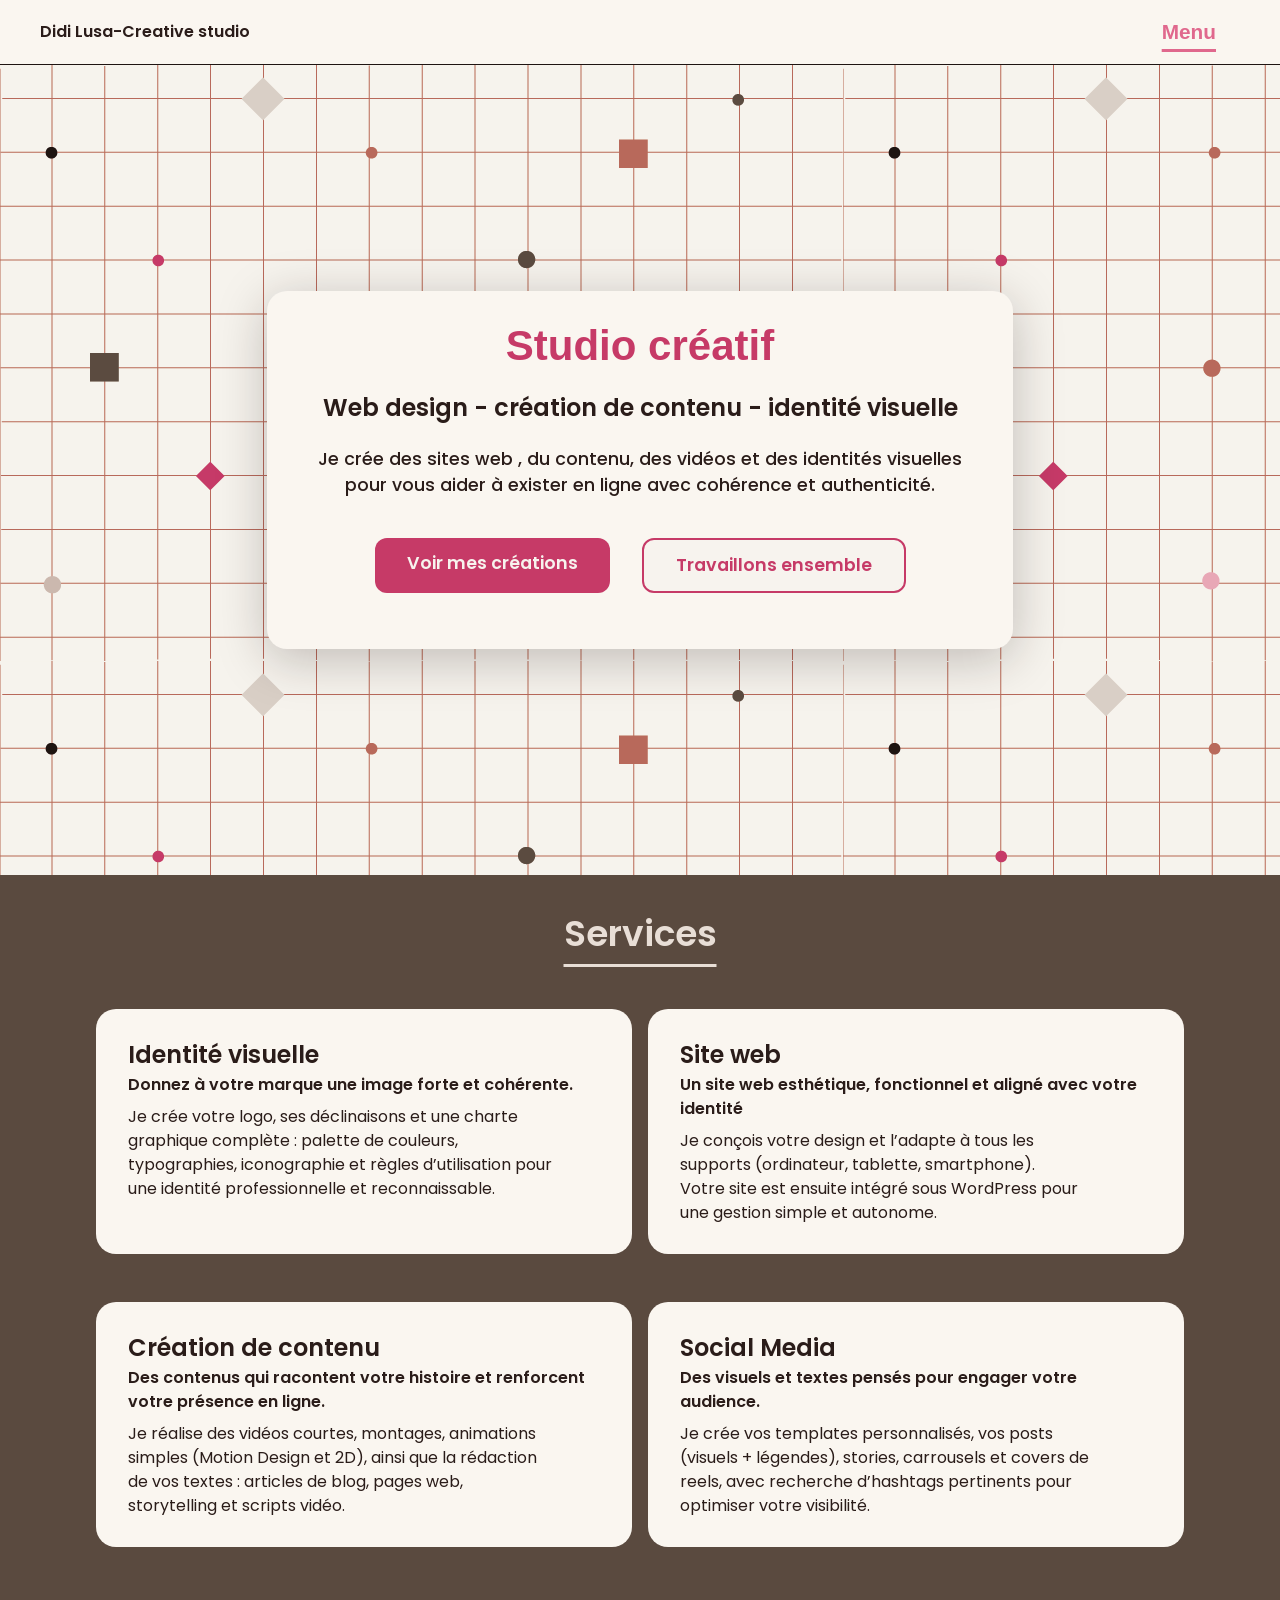
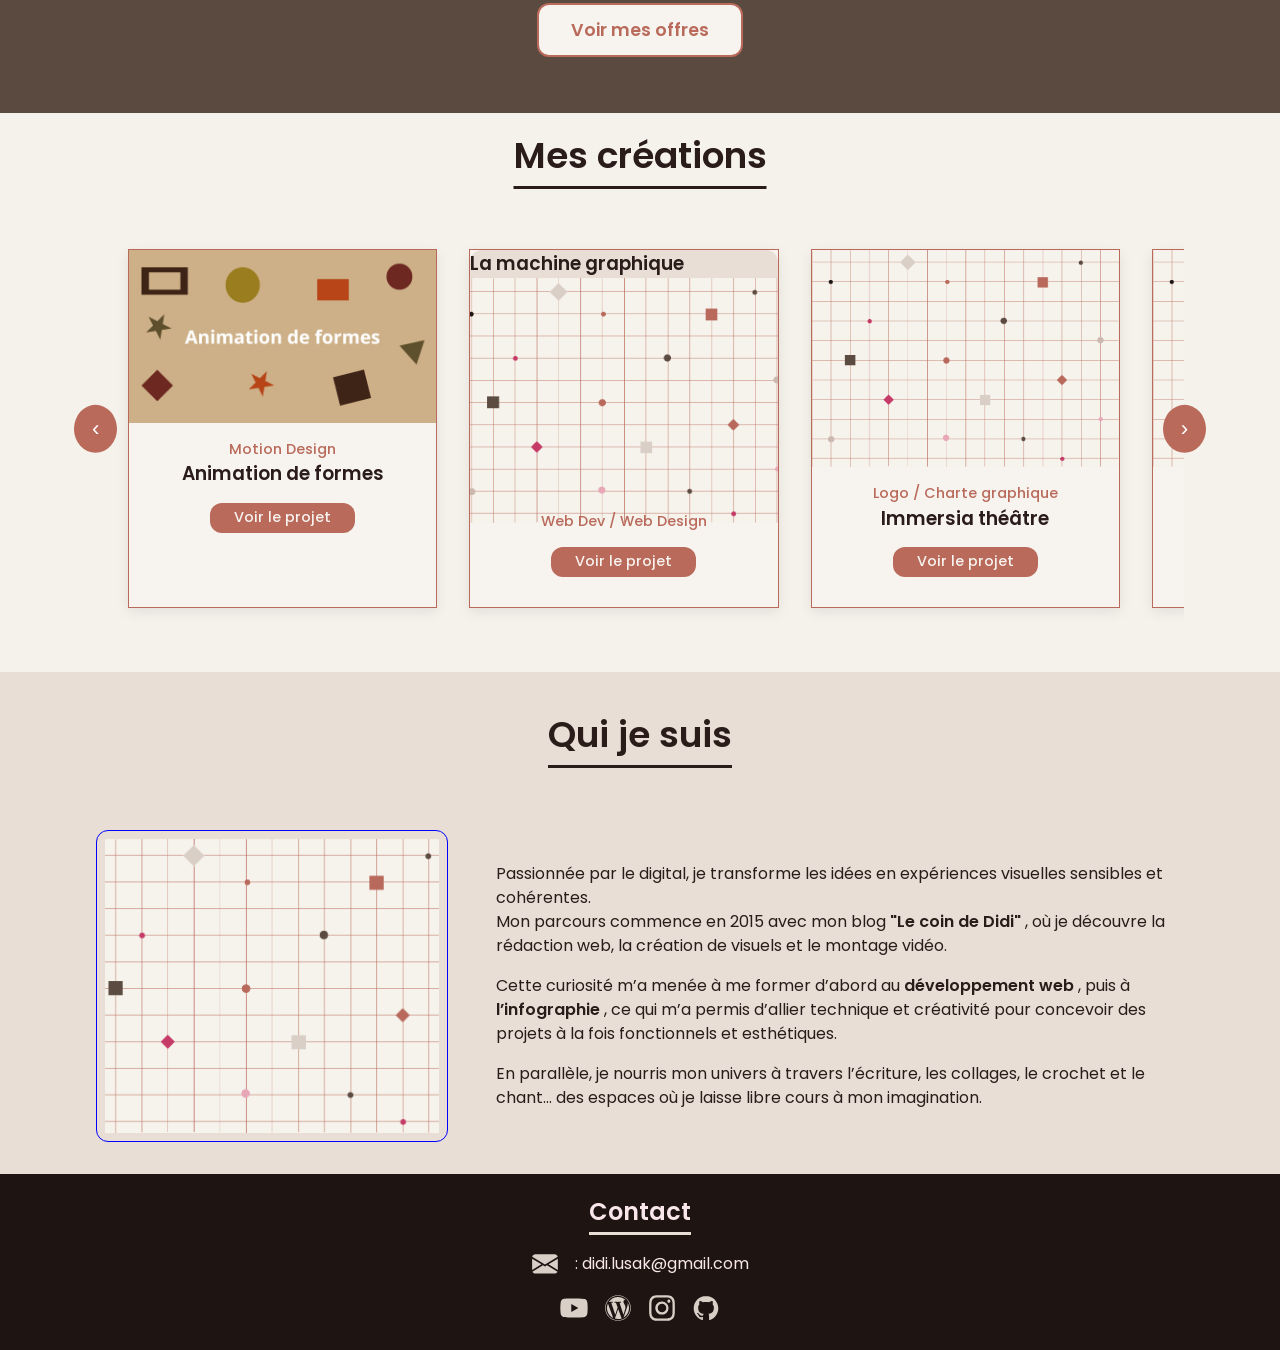
==== index.html @ 7499b812 "Modification page projet Amélioration de la structure des pages" ====
<!DOCTYPE html>
<html lang="en">

<head>
    <meta charset="UTF-8">
    <meta name="viewport" content="width=device-width, initial-scale=1.0">
    <title>Didi Lusa - creative studio</title>
    <link rel="stylesheet" href="./src/style.css">
</head>

<body>
    <header class="flex">
        <a href="./index.html" class="logo">Didi Lusa-Creative studio</a>
        <button id="menu-btn">Menu</button>
        <nav id="nav">
            <ul class="primary-nav">
                <li><a href="./index.html">Accueil</a></li>
                <li><a href="#about">A propos</a></li>
                <li><a href="portfolio.html">Mes créations</a></li>
                <li><a href="#services">Mes services</a></li>
                <li><a href="#contact">Me contacter</a></li>
            </ul>
        </nav>
    </header>
    <main>
        <section class="hero">
            <div class="hero-content">
                <h1 class="text-center">Studio créatif</h1>
                <h2 class="text-center">Web design - création de contenu - identité visuelle</h2>
                <p class="subtitle text-center">Je crée des sites web , du contenu, des
                    vidéos et des identités visuelles pour vous aider à exister en ligne
                    avec cohérence et authenticité.</p>
                <div class="block-center">
                    <a href="#portfolio" class="btn">Voir mes créations</a>
                    <a href="#contact" class="btn-cta">Travaillons ensemble</a>
                </div>
            </div>
        </section>
        <section class="services" id="services">
            <h2>Services</h2>
            <div class="services-content">
                <div class="block-services">
                    <h3>Identité visuelle</h3>
                    <h4>Donnez à votre marque une image forte et cohérente.</h4>
                    <p>Je crée votre logo, ses déclinaisons et une charte graphique complète : palette de couleurs,
                        typographies,
                        iconographie et règles d’utilisation pour une identité professionnelle et reconnaissable.</p>
                </div>
                <div class="block-services">
                    <h3>Site web</h3>
                    <h4>Un site web esthétique, fonctionnel et aligné avec votre identité</h4>
                    <p>Je conçois votre design et l’adapte à tous les supports (ordinateur, tablette, smartphone).
                        <br>Votre site est ensuite intégré sous WordPress pour une gestion simple et autonome.
                    </p>
                </div>
                <div class="block-services">
                    <h3>Création de contenu</h3>
                    <h4>Des contenus qui racontent votre histoire et renforcent votre présence en ligne.</h4>
                    <p>Je réalise des vidéos courtes, montages, animations simples (Motion Design et 2D), ainsi que la
                        rédaction
                        de vos textes : articles de blog, pages web, storytelling et scripts vidéo.</p>
                </div>
                <div class="block-services">
                    <h3>Social Media</h3>
                    <h4>Des visuels et textes pensés pour engager votre audience.</h4>
                    <p>Je crée vos templates personnalisés, vos posts (visuels + légendes), stories, carrousels et
                        covers de reels,
                        avec recherche d’hashtags pertinents pour optimiser votre visibilité.</p>
                </div>
            </div>
            <div class="block-center">
                <a href="#" class="btn-primary">Voir mes offres</a>
            </div>

        </section>
        <section class="portfolio" id="portfolio">
            <h2>Mes créations</h2>
            <div class="portfolio-carousel">
                <div class="portfolio-content flex">
                    <div class="block-portfolio">
                        <div class="img-portfolio">
                            <img src="./src/img/animation.jpg" alt="">
                        </div>
                        <div class="block-portfolio-txt">
                            <p>Motion Design</p>
                            <h3>Animation de formes</h3>
                            <a href="./animation.html">Voir le projet</a>
                        </div>
                    </div>
                    <div class="block-portfolio">
                        <!-- <h3 class="h3_center">La machine graphique</h3> -->
                        <div class="img-portfolio">
                            <h3>La machine graphique</h3>
                            <img src="./src/img/bckgHero.png" alt="">
                        </div>
                        <div class="block-portfolio-txt">
                            <p>Web Dev / Web Design</p>
                            <a href="./machine_graphique.html">Voir le projet</a>
                        </div>
                    </div>
                    <div class="block-portfolio">
                        <div class="img-portfolio">
                            <img src="./src/img/bckgHero.png" alt="">
                        </div>
                        <div class="block-portfolio-txt">
                            <p>Logo / Charte graphique</p>
                            <h3>Immersia théâtre</h3>
                            <a href="#">Voir le projet</a>
                        </div>
                    </div>
                    <div class="block-portfolio">
                        <div class="img-portfolio">
                            <img src="./src/img/bckgHero.png" alt="">
                        </div>
                        <div class="block-portfolio-txt">
                            <p>Web Design</p>
                            <h3>Immersia théâtre</h3>
                            <a href="#">Voir le projet</a>
                        </div>
                    </div>
                </div>
                <button class="prev">‹</button>
                <button class="next">›</button>

            </div>
        </section>
        <section class="about" id="about">
            <h2>Qui je suis </h2>
            <div class="about-content">
                <div class="about-img">
                    <img src="./src/img/bckgHero.png" alt="">
                </div>
                <div class="about-txt">
                    <p>Passionnée par le digital, je transforme les idées en expériences visuelles sensibles et
                        cohérentes. <br>
                        Mon parcours commence en 2015 avec mon blog <strong>"Le coin de Didi"</strong> , où je découvre
                        la rédaction web, la création de visuels et le montage vidéo.
                    </p>
                    <p>Cette curiosité m’a menée à me former d’abord au <strong>développement web</strong> , puis à
                        <strong>l’infographie</strong>
                        , ce qui m’a permis d’allier technique et créativité pour concevoir des projets
                        à la fois fonctionnels et esthétiques.
                    </p>
                    <p> En parallèle, je nourris mon univers à travers l’écriture, les collages, le crochet et le chant…
                        des espaces où je laisse libre cours à mon imagination.</p>
                </div>

            </div>

        </section>
    </main>
    <footer id="contact">
        <h3>Contact</h3>
        <div class="footer-contact">
            <img src="./src/img/mail.svg" alt="" class="footer-icon">
            <p>: didi.lusak@gmail.com</p>
        </div>
        <div class="footer-contact">
            <a href="https://www.youtube.com/@Didislaraconte"><img src="./src/img/youtube.svg" alt=""
                    class="footer-icon"></a>
            <a href="https://didislaraconte.wordpress.com/"><img src="./src/img/wordpress.svg" alt=""
                    class="footer-icon"></a>
            <a href="https://www.instagram.com/didi_lusa/"><img src="./src/img/instagram.svg" alt=""
                    class="footer-icon"></a>
            <a href="https://github.com/didilusaStudio"><img src="./src/img/github.svg" alt="" class="footer-icon"></a>
        </div>

    </footer>
    <script src="./src/minimal.js"></script>
</body>

</html>
---- src/style.css ----
@font-face {
  font-family: "Montserrat";
  src: url("./fonts/Montserrat-VariableFont_wght.ttf") format("truetype");
  font-weight: 100 900;
  font-style: normal;
}

@font-face {
  font-family: "Montserrat";
  src: url("./fonts/Montserrat-Italic-VariableFont_wght.ttf") format("truetype");
  font-weight: 100 900;
  font-style: italic;
}

@font-face {
  font-family: "Mochiy One";
  src: url("./fonts/MochiyPopOne-Regular.ttf") format("truetype");
  font-weight: normal;
  font-style: normal;
}

@font-face {
  font-family: "Poppins";
  src: url("./fonts/poppins/Poppins-Light.ttf") format("truetype");
  font-weight: 300;
  font-style: normal;
}

@font-face {
  font-family: "Poppins";
  src: url("./fonts/poppins/Poppins-Regular.ttf") format("truetype");
  font-weight: 400;
  font-style: normal;
}

@font-face {
  font-family: "Poppins";
  src: url("./fonts/poppins/Poppins-Medium.ttf") format("truetype");
  font-weight: 500;
  font-style: normal;
}

@font-face {
  font-family: "Poppins";
  src: url("./fonts/poppins/Poppins-SemiBold.ttf") format("truetype");
  font-weight: 600;
  font-style: normal;
}

* {
  margin: 0;
  padding: 0;
  box-sizing: border-box;
}

html {
  scroll-behavior: smooth;
}

img,
picture {
  max-width: 100%;
  display: block;
  height: auto;
}

body {
  text-rendering: optimizeSpeed;
  overflow-x: hidden;
  font-family: 'Poppins', sans-serif;
  font-weight: 400;
  background: #F5F1EB;
  color: #2a1c19;
  line-height: 1.5;
  text-rendering: optimizeSpeed;
  display: flex;
  flex-direction: column;
  min-height: 100svh;
  margin: 0;
}

main {
  width: auto;
  flex: 1;
}

.brun {
  background-color: #5a4a3f;
}

.beige {
  background-color: #E8DED6;
}

.flex {
  display: flex;
}

.grid {
  display: grid;
}

.text-center,
.block-center {
  text-align: center;
  display: flex;
  justify-content: center;
}

.block-center {
  gap: 2em;
  margin: 0.5em 0 1.5em;

}

a {
  text-decoration: none;
  font-weight: 600;
  color: #2a1c19;
}

.btn {
  display: inline-block;
  background-color: #c63a67;
  color: #F7F3EE;
  padding: clamp(6px, 1.5vw, 12px) clamp(18px, 4vw, 32px);
  border: none;
  border-radius: 12px;
  font-weight: 600;
  text-decoration: none;
  font-size: clamp(0.9rem, 2.5vw, 1.1rem);
  transition: transform .2s ease;

}

.btn-cta {
  display: inline-block;
  background-color: #F7F3EE;
  color: #c63a67;
  padding: clamp(6px, 1.5vw, 12px) clamp(18px, 4vw, 32px);
  border: 2px solid #c63a67;
  border-radius: 12px;
  font-weight: 600;
  text-decoration: none;
  font-size: clamp(0.9rem, 2.5vw, 1.1rem);
  transition: transform .2s ease;

}

.btn-primary {
  display: inline-block;
  background-color: #F7F3EE;
  color: #b96a5b;
  padding: clamp(6px, 1.5vw, 12px) clamp(18px, 4vw, 32px);
  border: 2px solid #b96a5b;
  border-radius: 12px;
  font-weight: 600;
  text-decoration: none;
  font-size: clamp(0.9rem, 2.5vw, 1.1rem);
  transition: transform .2s ease;

}

.btn-primary:hover {
  transform: translateY(-2px);
}

/* Hover élégant */
.btn:hover,
.btn-cta:hover {
  transform: translateY(-2px);
  box-shadow: 0 8px 20px rgba(198, 58, 103, 0.25);
}

h1 {
  font-family: 'Mochiy One';
  color: #c63a67;
  font-size: clamp(28px, 6vw, 42px);
}

h2,
h3,
h4 {
  font-family: 'Poppins', sans-serif;
  font-weight: 600;
}

/*------------------HEADER--------------------*/
header {
  width: 100%;
  padding: 20px 40px;
  justify-content: space-between;
  background-color: #FAF6F0;
  border-bottom: 1px solid #1e1412;
}

.logo {
  text-decoration: none;
  font-weight: 600;
}

#menu-btn {
  background: none;
  border: none;
  font-size: 1.3rem;
  font-weight: 600;
  color: #E0688D;
  text-decoration: 3px #E0688D solid underline;
  text-underline-offset: 0.5em;
  cursor: pointer;
  right: 5%;
  position: fixed;
  z-index: 9999;

}

nav {
  position: fixed;
  height: 100svh;
  inset: 0 0 0 30%;
  background-color: #FAF6F0;
  z-index: 1000;
  transform: translateX(100%);
  transition: transform 350ms ease-in;
}

nav.open {
  transform: translateX(0%);
}

.primary-nav {
  display: flex;
  flex-direction: column;
  gap: 2em;
  align-items: center;
  width: 100%;
  padding: 5em 0;
}

.primary-nav li {
  list-style: none;
}

.primary-nav a {
  text-decoration: none;
  color: #000;
  font-size: 1.5rem;
}

.header-logo {
  width: 250px;
}

/*------------------LE FOOTER-----------------*/
footer {
  width: 100%;
  padding: 20px;
  display: flex;
  flex-direction: column;
  align-items: center;
  background-color: #1e1412;
  color: #f8e6ea;
}

footer h2,
footer h3 {
  color: #f8e6ea;
}

footer h3 {
  font-size: clamp(20px, 6vw, 24px);
  ;
  text-decoration: 3px #e8ded6 solid underline;
  text-underline-offset: 0.5em;
  margin: 0 0 0.5em;
}

.footer-contact {
  width: 100%;
  display: flex;
  justify-content: center;
  align-items: center;
  gap: 1em;
  margin: 0.5em 0;
}

.footer-icon {
  width: 28px;
  height: 28px;
  color: #E8DED6;
}

/*---------------------LA SECTION HERO-----------------*/
.hero {
  width: 100%;
  display: flex;
  flex-direction: column;
  justify-content: center;
  align-items: center;
  padding: 80px 120px;
  min-height: 90svh;
  background-image: url(./img/bckgHero.png);
  background-repeat: repeat;
}

.hero-content {
  padding: 2em 3em;
  background-color: #FAF6F0;
  border-radius: 20px;
  box-shadow: 0 10px 50px rgba(30, 20, 18, 0.25);
}

.hero-content h1 {
  font-family: 'Mochiy One', sans-serif;
  font-size: clamp(28px, 6vw, 42px);
  line-height: 1.1;
  margin: 0 0 20px;
}

.subtitle {
  font-size: 1.1rem;
  font-weight: 500;
  margin: 20px 0 40px;
  max-width: 650px;
}

/*----------------------SECTION SERVICES---------------------*/
.services {
  border-top: #1e1412;
  width: 100%;
  display: flex;
  flex-direction: column;
  justify-content: center;
  align-items: center;
  background-color: #5a4a3f;
  padding: 2em 0;
}

.services h2 {
  color: #e8ded6;
  font-size: 36px;
  text-decoration: 3px #e8ded6 solid underline;
  text-underline-offset: 0.5em;

}

.services-content {
  width: 90%;
  padding: 2em;
  display: grid;
  gap: 1em;
  grid-template-columns: repeat(2, 1fr);
}

.block-services {
  background-color: #FAF6F0;
  margin: 1em 0;
  padding: 1em 2em;
  border-radius: 20px;
}

.block-services h3 {
  margin: 0.5em 0 0;
  font-size: clamp(16px, 6vw, 24px);
}

.block-services p {
  width: 90%;
  margin: 0.5em 0 0.8em;
}

/*----------------------SECTION PORTFOLIO---------------------*/
.portfolio {
  width: 100%;
  margin: 1em 0;
  display: flex;
  flex-direction: column;
  justify-content: center;
  align-items: center;
}

.portfolio h2 {
  font-size: clamp(24px, 6vw, 36px);
  text-decoration: 3px #2a1c19 solid underline;
  text-underline-offset: 0.5em;
  margin-bottom: 0.5em;
}

.portfolio-carousel {
  width: 90%;
  overflow: hidden;
  padding: 2em;
  position: relative;
}

.portfolio-content {
  width: 100%;
  gap: 2em;
  scroll-behavior: smooth;
  overflow-x: auto;
  padding: 1em 2em;
}

.portfolio-content::-webkit-scrollbar {
  display: none;
}

.block-portfolio {
  display: flex;
  flex-direction: column;
  align-items: center;
  min-width: calc(33.333% - 2em);
  /* 3 cartes visibles */
  background: #F7F3EE;
  border: 1px solid #b96a5b;
  box-shadow: 0 4px 12px rgba(0, 0, 0, 0.08);
  transition: transform .3s ease, box-shadow .3s ease;
}

.block-portfolio:hover {
  transform: translateY(-4px);
  box-shadow: 0 8px 20px rgba(0, 0, 0, 0.12);
}

.block-portfolio-txt {
  margin: 1em 0;
  text-align: center;
}

.block-portfolio p {
  color: #b96a5b;
  font-weight: 500;
  font-size: 0.9rem;
  /* margin-bottom: 1em; */
}

.block-portfolio a {
  display: inline-block;
  background-color: #b96a5b;
  color: #F7F3EE;
  padding: 4px 24px;
  border-radius: 12px;
  font-weight: 500;
  font-size: 0.9rem;
  margin: 1em 0;
}


.img-portfolio {
  width: fit-content;
  background: #E8DED6;
  border-radius: 12px;
}

.img-portfolio img {
  width: 100%;
  height: 100%;
  object-fit: cover;
}

/*----LES FLECHES DU CAROUSSEL-----*/
.prev,
.next {
  position: absolute;
  top: 50%;
  transform: translateY(-50%);
  background: #b96a5b;
  color: white;
  border: none;
  padding: .5em .8em;
  border-radius: 50%;
  cursor: pointer;
  font-size: 1.4rem;
}

.prev {
  left: 10px;
}

.next {
  right: 10px;
}

/*-----------------------SECTION ABOUT ---------------------------*/
.about {
  width: 100%;
  display: flex;
  flex-direction: column;
  justify-content: center;
  align-items: center;
  background-color: #e8ded6;
}

.about h2 {
  font-size: clamp(24px, 6vw, 36px);
  text-decoration: 3px #2a1c19 solid underline;
  text-underline-offset: 0.5em;
  margin: 1em 0;
}

.about-content {
  width: 90%;
  padding: 2em;
  display: grid;
  gap: 2em;
  grid-template-columns: 1fr 2fr;
}

.about-img {
  /* width: fit-content; */
  width: 100%;
  background: #E8DED6;
  padding: 0.5em;
  border-radius: 12px;
  border: 1px solid blue;
}

.about-img img {
  width: 100%;
  height: 100%;
  object-fit: cover;
}

.about-txt {
  padding: 1em;
}

.about-txt p {
  margin: 1em auto;
}

/*------------------------PAGE PROJET---------------*/
.section-projet {
  width: 75%;
  margin: 0 auto;
  padding: 1.5em 2em;
  background-color: #ffffff;
}

.section-projet h1 {
  margin: 0.5em 0;
}
.section-projet p{
  margin: 0.5em 0;
}

.brand-name {
  color: #b96a5b;
  font-weight: 600;
}

.details {
  color: #b96a5b;
  font-style: italic;
}


/*--------------IMAGES GRID-------*/
.grid-images {
  width: 100%;
  padding: 0.5em;
  display: grid;
  gap: 1.5em;
  grid-template-columns: 1fr 1fr;
  grid-template-rows: auto auto;
}

/* Image du haut = occupe toute la largeur */
.grid-images .img3 {
  width: 100%;
  grid-column: 1 / 3;
}

.img-projet {
  width: fit-content;
  background: #E8DED6;
  padding: 0.5em;
  border-radius: 12px;
}

.img-projet img {
  width: 100%;
  border-radius: 12px;
  max-height: 450px;
  object-fit: cover;
}

/*-------------Videos projet------------*/
.block-video {
  width: 70%;
  margin: 1.5em auto;
  background: #E8DED6;
}

.block-video video {
  width: 100%;
  border-radius: 12px;
}

.video-projet {
  margin: 1em 0;
  padding: 1em;
  display: flex;
  justify-content: space-between;
  align-items: center;
  background-color: #F7F3EE;
  border-right: 1px solid #E8DED6;
  border-left: 1px solid #E8DED6;
}

.video-projet p {
  width: 50%;
}

.video-projet video {
  width: 40%;
}


@media (max-width: 1000px) {

  .portfolio-carousel,
  .projets {
    width: 90%;
  }

  .block-portfolio {
    min-width: calc(50% - 1.5em);
  }

  .footer {
    padding: 20px;
  }

  .txt-projets {
    width: 80%;

  }

  /*------------------------SECTION ABOUT-----------------------*/
  .about-content {
    grid-template-columns: 1fr;
    /* 1 colonne */
    padding: 1.5em;
  }

  .about-img {
    width: 100%;
    max-width: 350px;
    margin: 0 auto;
  }


  .about-txt {
    padding: 0.5em;
  }

  /*----------------------PAGE PROJETS---------------------*/
  .img-projet-logo img {
    max-height: 250px;

  }

  .img-projet img {
    max-height: 300px;
  }

}

@media (max-width: 768px) {

  #menu-btn {
    font-size: 1.2rem;
  }

  .hero {
    padding: 1em;
  }

  .hero-content {
    width: 90%;
    padding: 1em;
  }

  .hero-content h1 {
    font-size: 36px;
  }

  .subtitle {
    font-size: 18px;
    margin: 20px 0 32px;
    width: 100%;

  }

  .btn {
    width: auto;
    text-align: center;
  }

  /*---------- SERVICES-------*/
  .services-content {
    width: 90%;
    gap: 1.5em;
    grid-template-columns: 1fr;

  }

  /*--------PORTFOLIO----------*/
  .block-portfolio {
    min-width: 100%;
  }

  /*----------------------SECTION ABOUT---------------------*/
  .about-content {
    width: 90%;
    padding: 1em;
  }

  .about-txt p {
    font-size: clamp(0.9rem, 3.5vw, 1rem);
    line-height: 1.5;
  }

  /*-------------PAGE PROJETS-----------*/
  .txt-projet {
    width: 100%;
  }

  .grid-images {
    grid-template-columns: 1fr;
  }

  .grid-images .img3 {
    grid-column: 1;
  }


  .img-projet-logo img {
    max-height: 150px;

  }

  .img-projet img {
    max-height: 330px;
  }

  .video-projet {
    flex-direction: column;
    gap: 2em;
  }

  .video-projet p,
  .video-projet video {
    width: 100%;
  }




}
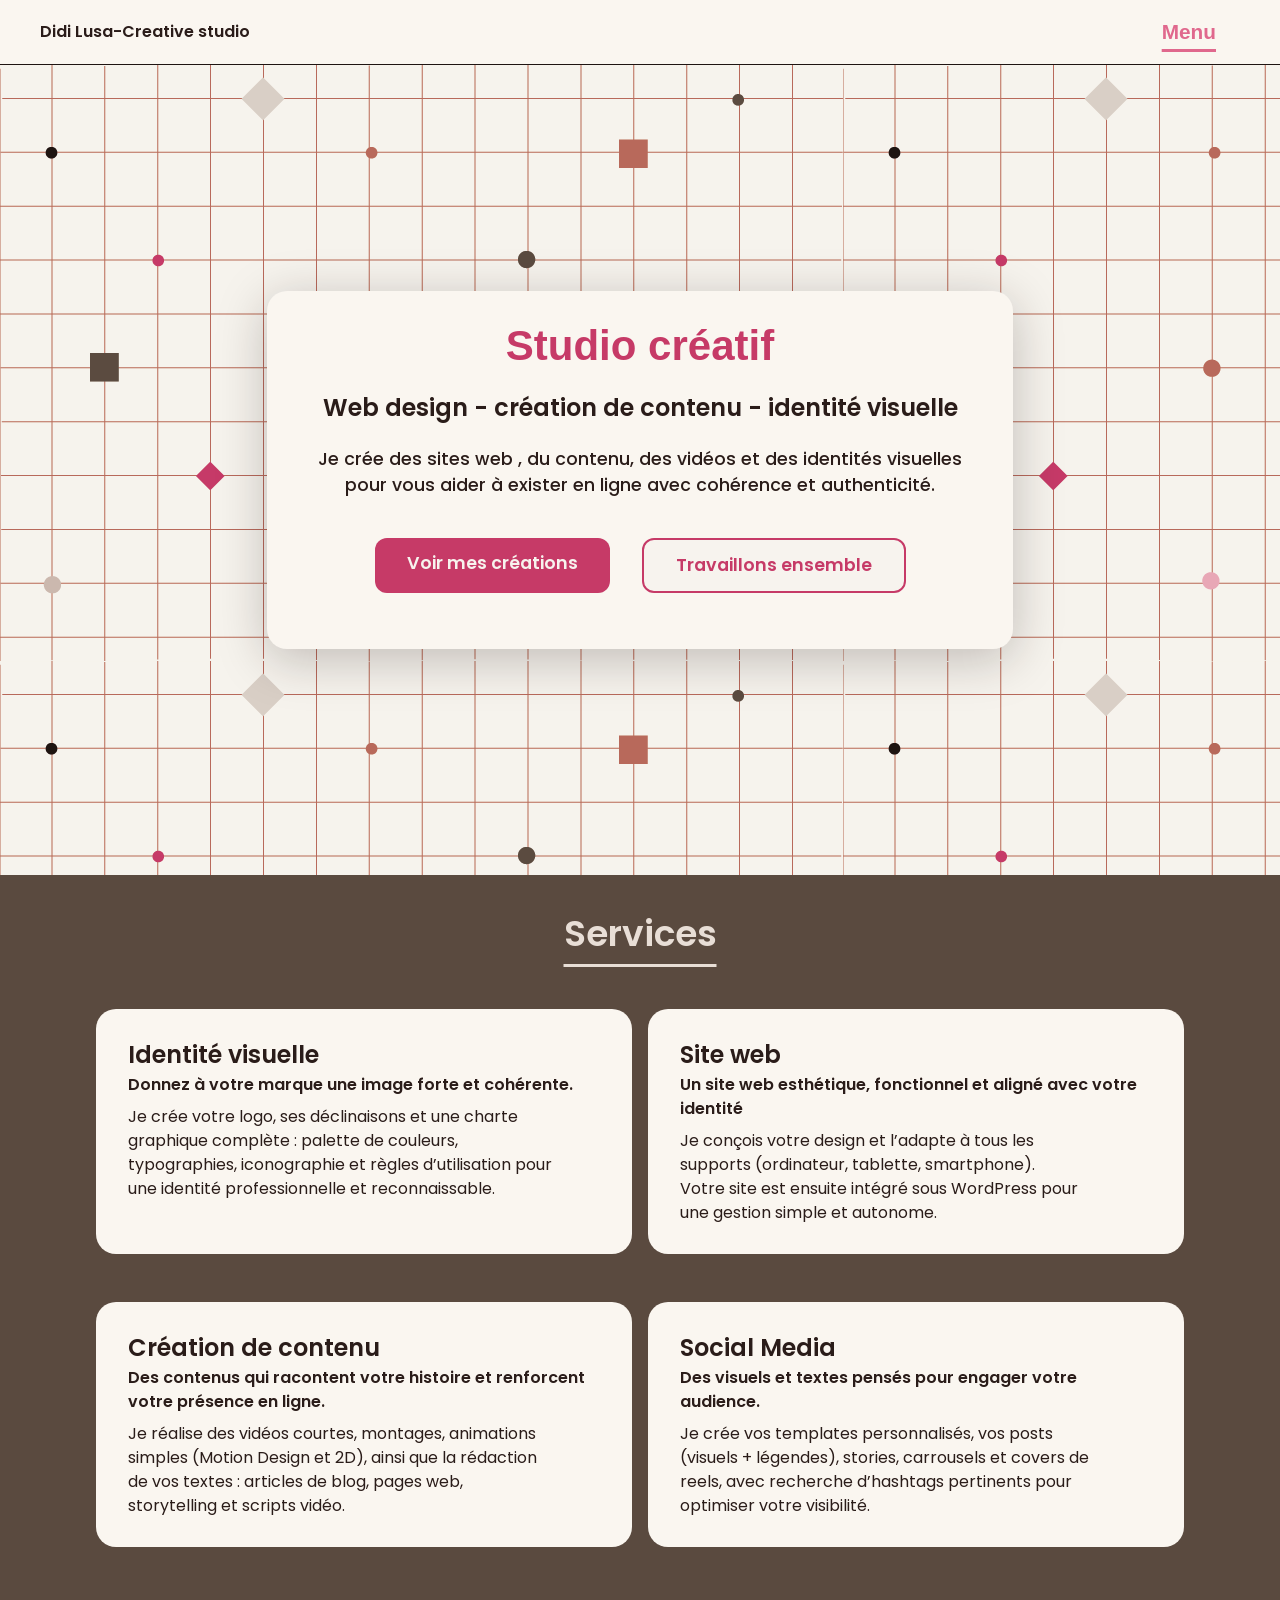
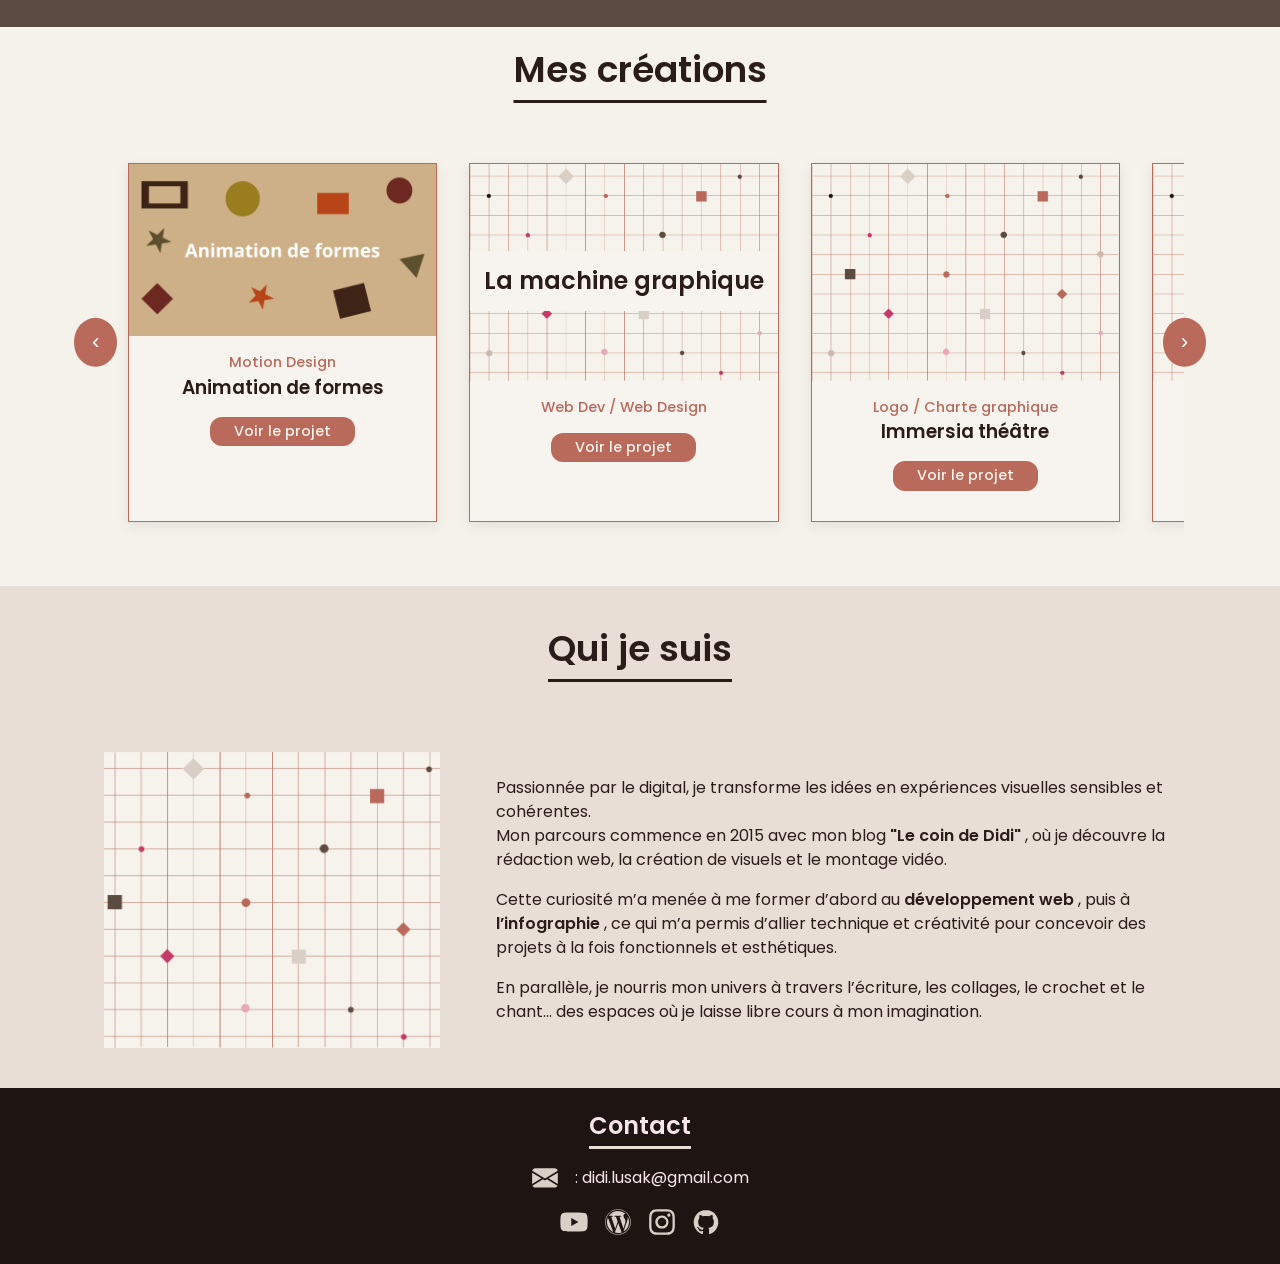
==== commit 8b928bcc: "Update index.html" ====
--- a/index.html
+++ b/index.html
@@ -68,10 +68,6 @@
                         avec recherche d’hashtags pertinents pour optimiser votre visibilité.</p>
                 </div>
             </div>
-            <div class="block-center">
-                <a href="#" class="btn-primary">Voir mes offres</a>
-            </div>
-
         </section>
         <section class="portfolio" id="portfolio">
             <h2>Mes créations</h2>
--- a/src/style.css
+++ b/src/style.css
@@ -149,8 +149,8 @@
 
 .btn-primary {
   display: inline-block;
-  background-color: #F7F3EE;
-  color: #b96a5b;
+  background-color: #b96a5b;
+  color: #F7F3EE;
   padding: clamp(6px, 1.5vw, 12px) clamp(18px, 4vw, 32px);
   border: 2px solid #b96a5b;
   border-radius: 12px;
@@ -444,12 +444,25 @@
   font-size: 0.9rem;
   margin: 1em 0;
 }
-
+.block-portfolio .h3_center{
+  position: absolute;
+  top: 30%;
+}
 
 .img-portfolio {
   width: fit-content;
   background: #E8DED6;
   border-radius: 12px;
+  position: relative;
+}
+.img-portfolio h3{
+  position: absolute;
+  font-size: 1.5rem;
+  padding: 0.5em 0;
+  text-align: center;
+  width: 100%;
+  top:40%;
+  background-color: #F7F3EE;
 }
 
 .img-portfolio img {
@@ -512,7 +525,6 @@
   background: #E8DED6;
   padding: 0.5em;
   border-radius: 12px;
-  border: 1px solid blue;
 }
 
 .about-img img {
@@ -554,7 +566,6 @@
   font-style: italic;
 }
 
-
 /*--------------IMAGES GRID-------*/
 .grid-images {
   width: 100%;
@@ -587,33 +598,12 @@
 
 /*-------------Videos projet------------*/
 .block-video {
-  width: 70%;
   margin: 1.5em auto;
-  background: #E8DED6;
-}
-
+  padding: 1em;
+}
 .block-video video {
   width: 100%;
   border-radius: 12px;
-}
-
-.video-projet {
-  margin: 1em 0;
-  padding: 1em;
-  display: flex;
-  justify-content: space-between;
-  align-items: center;
-  background-color: #F7F3EE;
-  border-right: 1px solid #E8DED6;
-  border-left: 1px solid #E8DED6;
-}
-
-.video-projet p {
-  width: 50%;
-}
-
-.video-projet video {
-  width: 40%;
 }
 
 
@@ -710,7 +700,9 @@
   .block-portfolio {
     min-width: 100%;
   }
-
+  .img-portfolio h3{
+  font-size: 1.2rem;
+}
   /*----------------------SECTION ABOUT---------------------*/
   .about-content {
     width: 90%;
@@ -723,6 +715,10 @@
   }
 
   /*-------------PAGE PROJETS-----------*/
+  .section-projet {
+    width: 90%;
+    padding: 2em 1em;
+  }
   .txt-projet {
     width: 100%;
   }
@@ -745,15 +741,7 @@
     max-height: 330px;
   }
 
-  .video-projet {
-    flex-direction: column;
-    gap: 2em;
-  }
-
-  .video-projet p,
-  .video-projet video {
-    width: 100%;
-  }
+  
 
 
 
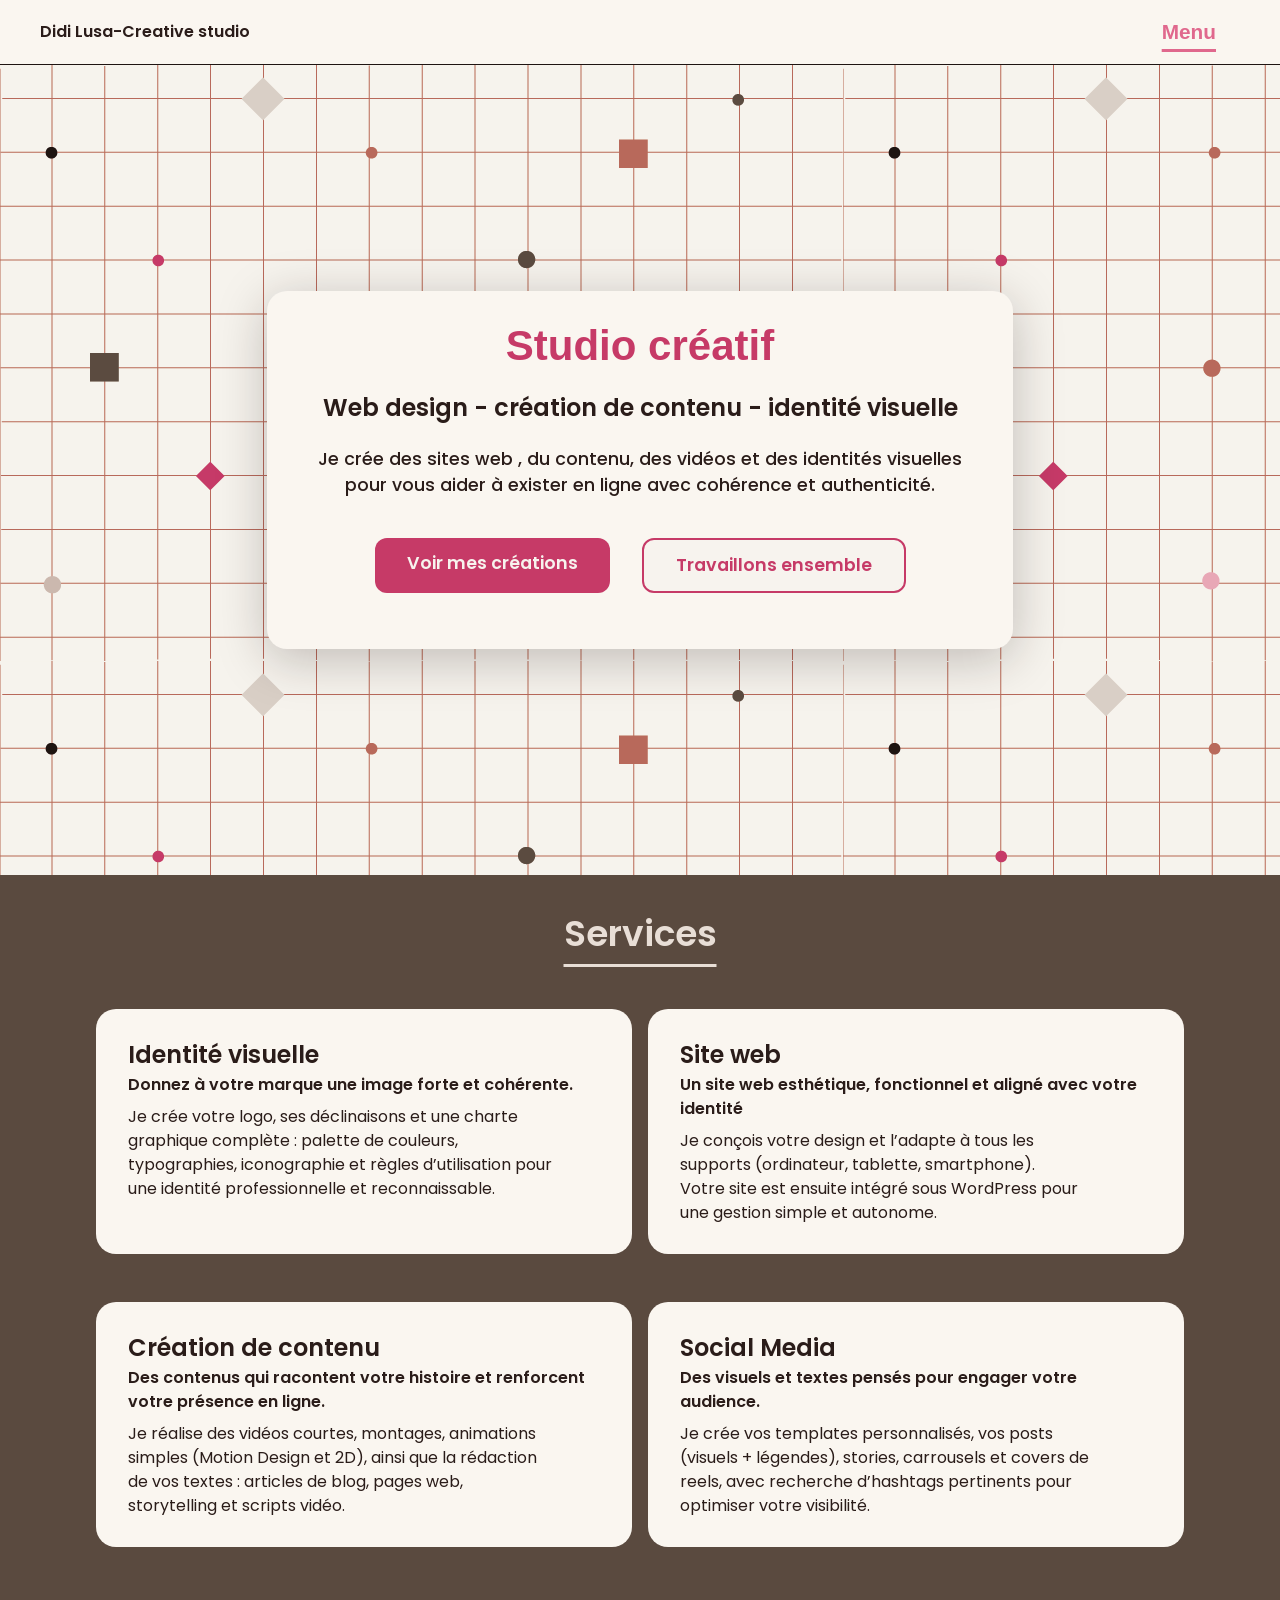
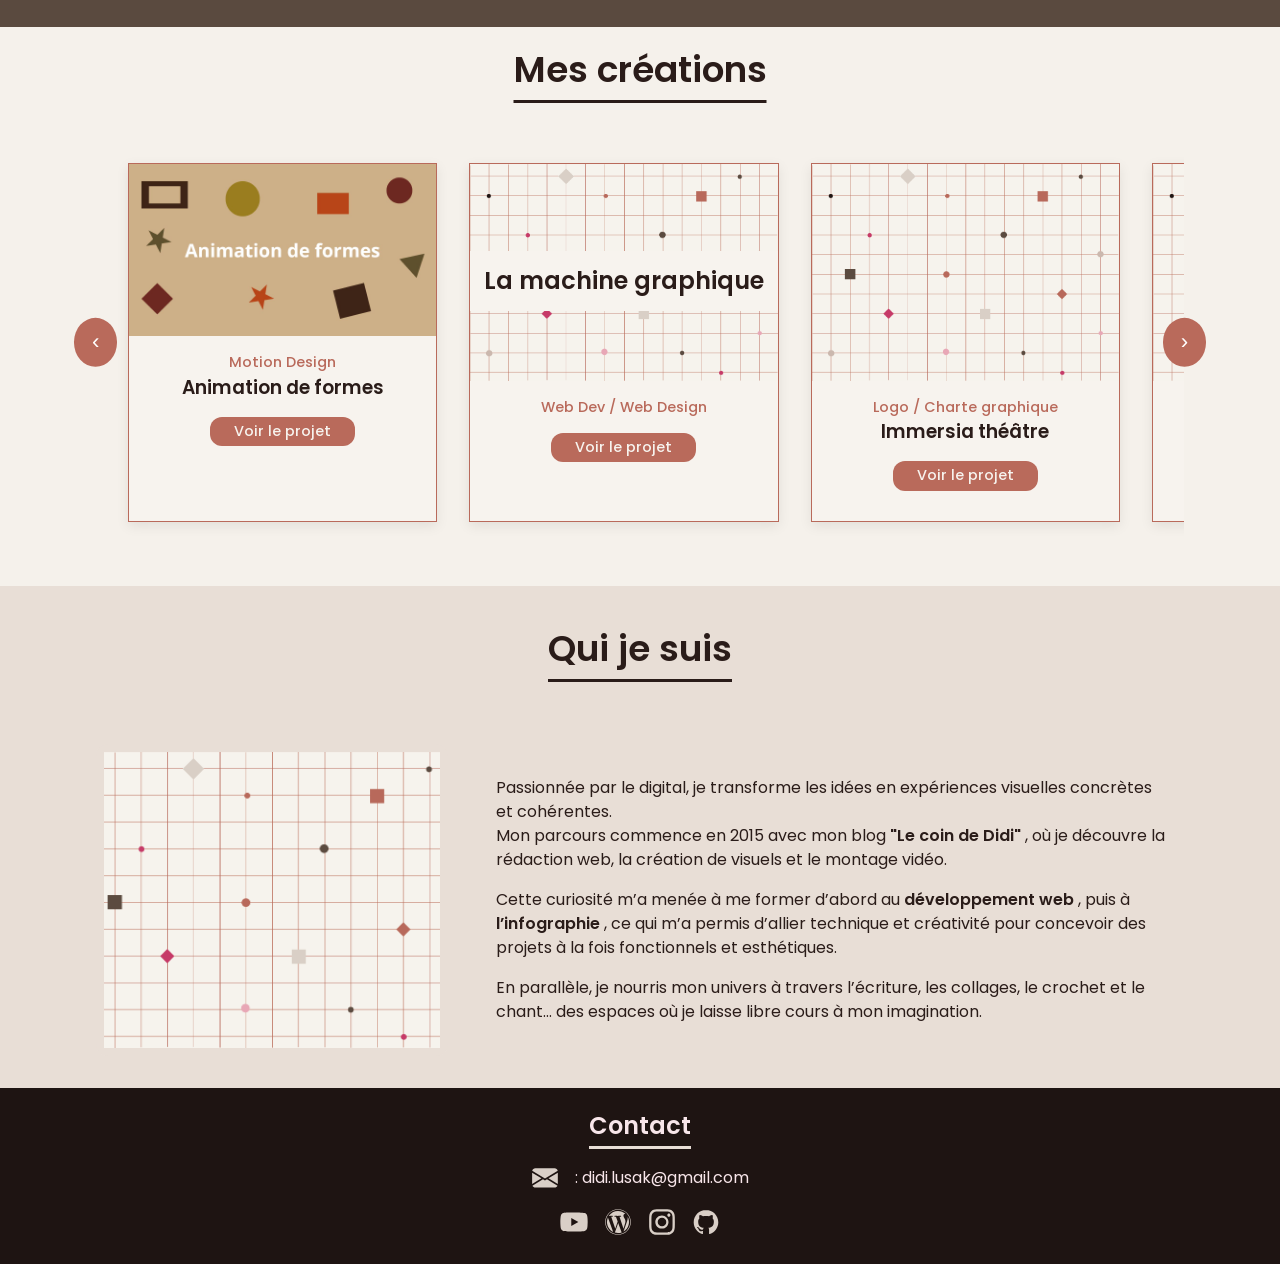
==== commit 724d32b6: "Modification tone of voice" ====
--- a/index.html
+++ b/index.html
@@ -127,9 +127,9 @@
                     <img src="./src/img/bckgHero.png" alt="">
                 </div>
                 <div class="about-txt">
-                    <p>Passionnée par le digital, je transforme les idées en expériences visuelles sensibles et
+                    <p>Passionnée par le digital, je transforme les idées en expériences visuelles concrètes et
                         cohérentes. <br>
-                        Mon parcours commence en 2015 avec mon blog <strong>"Le coin de Didi"</strong> , où je découvre
+                        Mon parcours commence en 2015 avec mon blog <a href="https://lecoindedidi.wordpress.com/"><strong>"Le coin de Didi"</strong> </a> , où je découvre
                         la rédaction web, la création de visuels et le montage vidéo.
                     </p>
                     <p>Cette curiosité m’a menée à me former d’abord au <strong>développement web</strong> , puis à
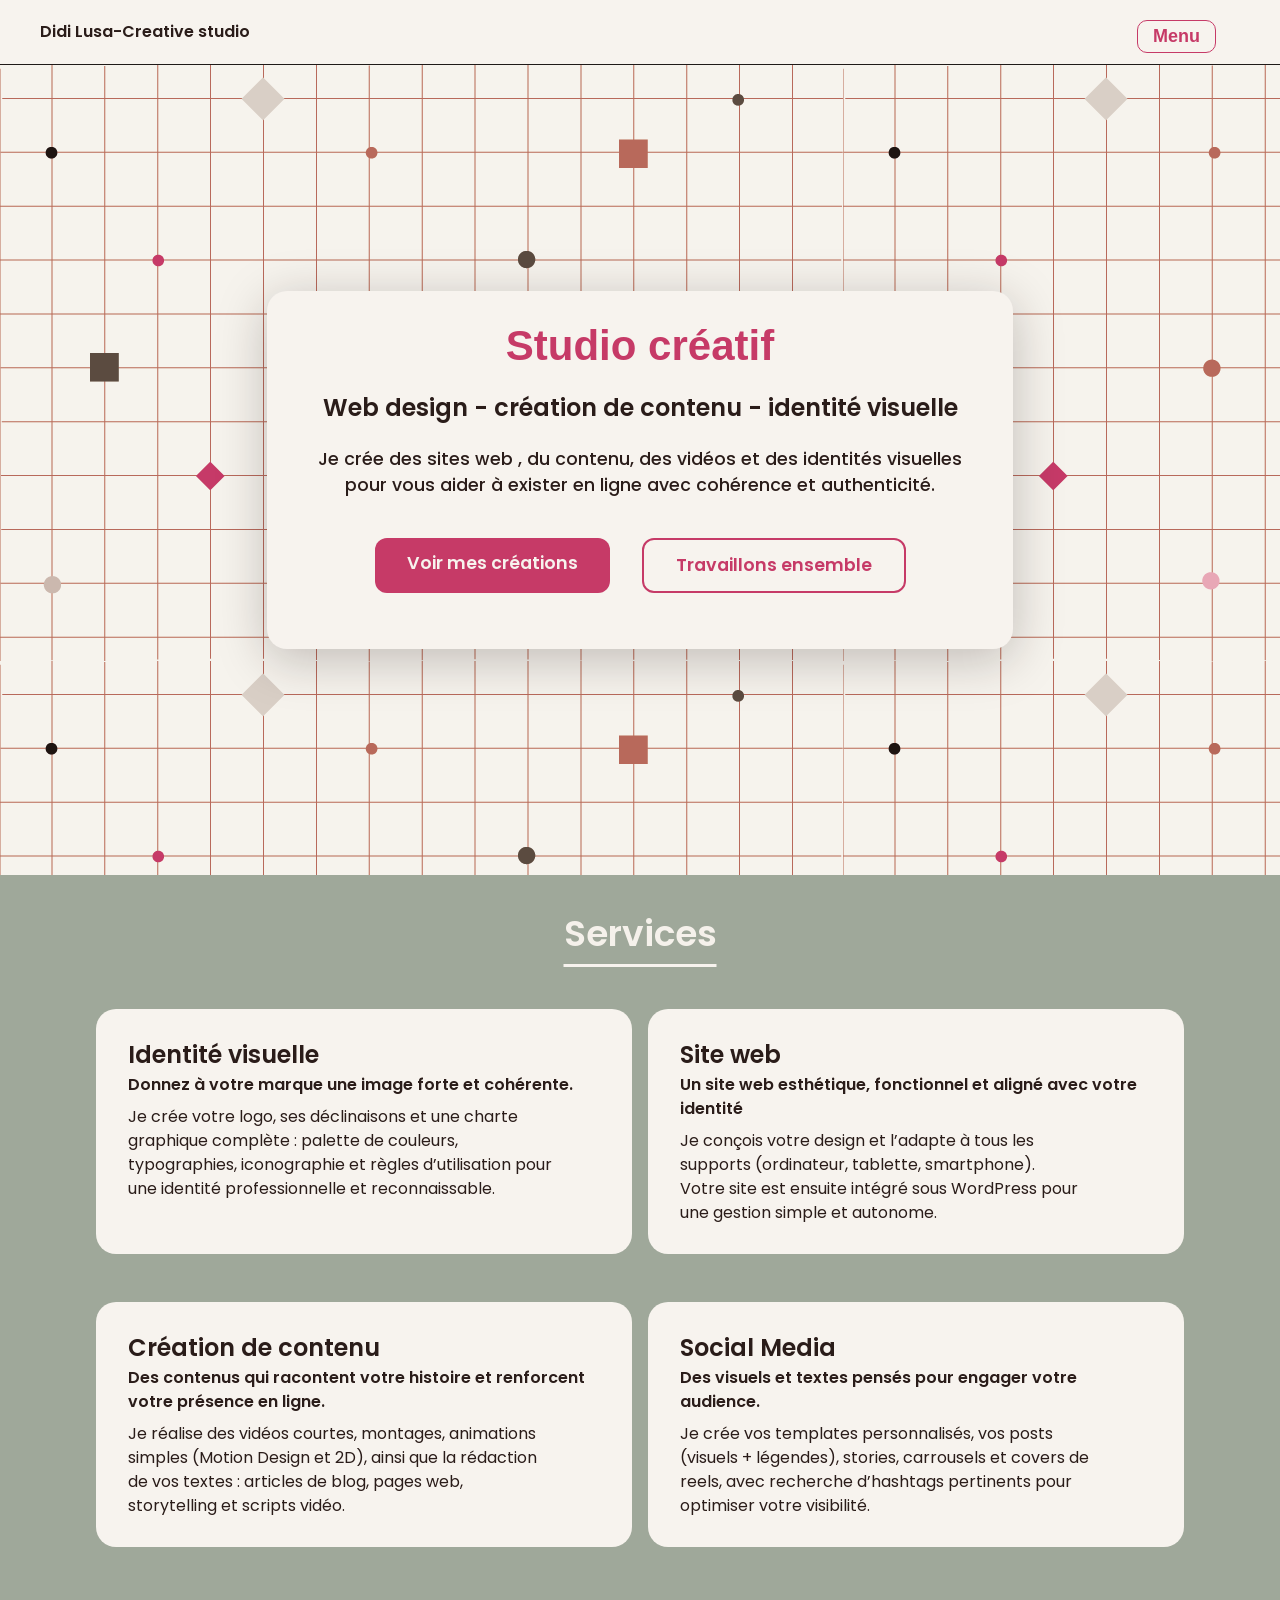
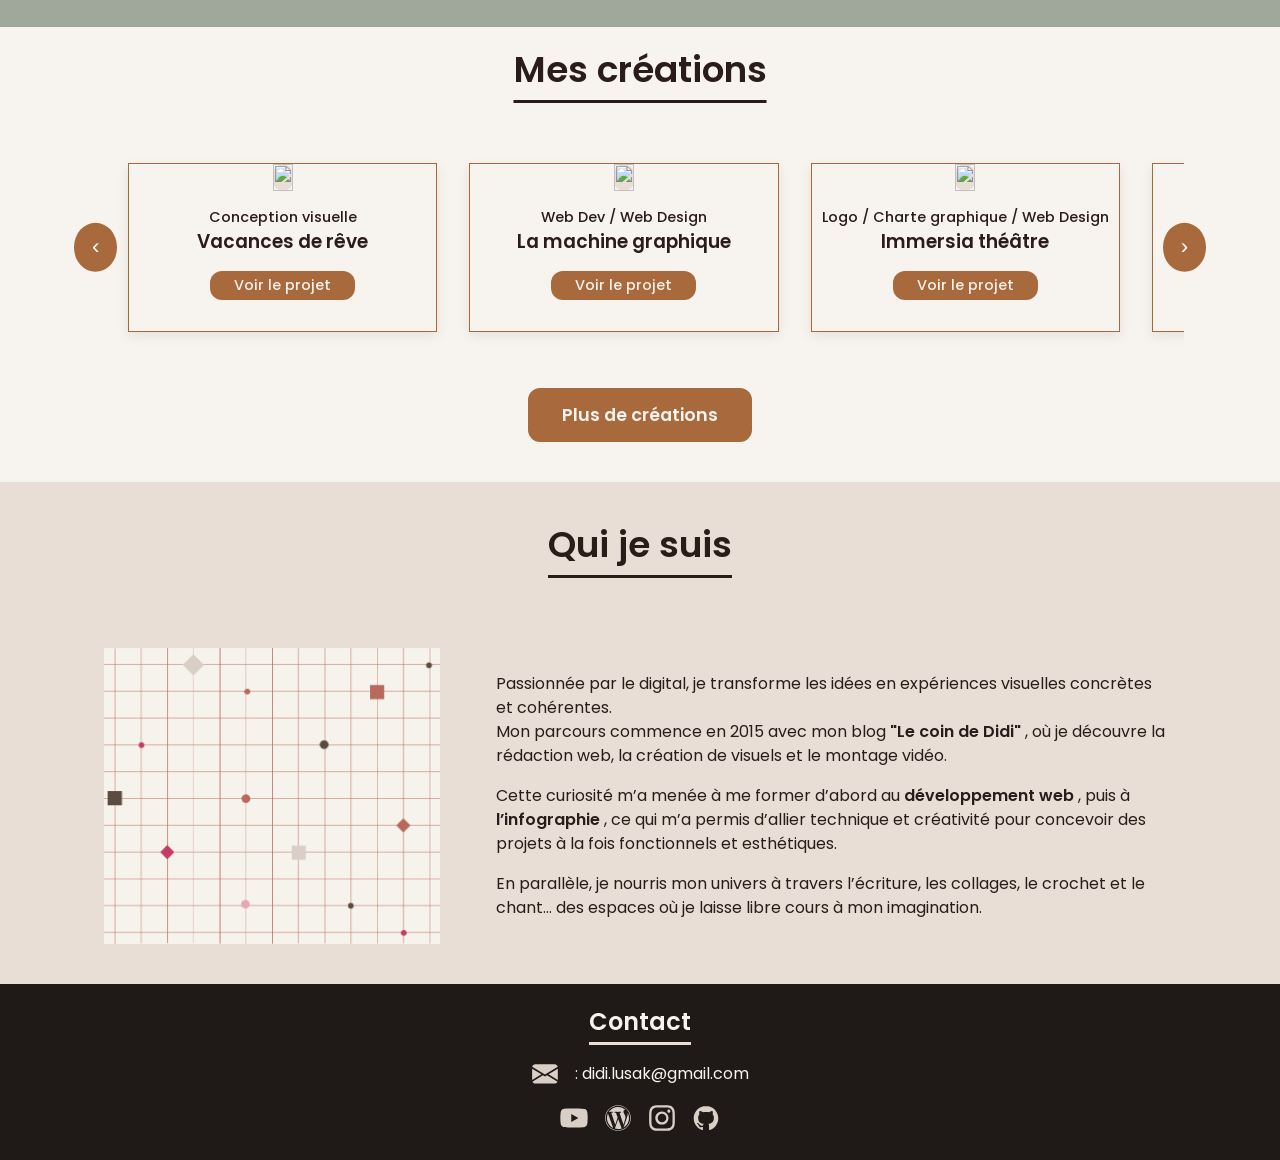
==== commit 72fd3b9a: "Modification carrousel ajout de nouveaux projets, retour du bouton  plus de projets" ====
--- a/index.html
+++ b/index.html
@@ -10,12 +10,12 @@
 
 <body>
     <header class="flex">
-        <a href="./index.html" class="logo">Didi Lusa-Creative studio</a>
+        <a href="index.html" class="logo">Didi Lusa-Creative studio</a>
         <button id="menu-btn">Menu</button>
         <nav id="nav">
             <ul class="primary-nav">
-                <li><a href="./index.html">Accueil</a></li>
-                <li><a href="#about">A propos</a></li>
+                <li><a href="index.html">Accueil</a></li>
+                <li><a href="#about">À propos</a></li>
                 <li><a href="portfolio.html">Mes créations</a></li>
                 <li><a href="#services">Mes services</a></li>
                 <li><a href="#contact">Me contacter</a></li>
@@ -31,7 +31,7 @@
                     vidéos et des identités visuelles pour vous aider à exister en ligne
                     avec cohérence et authenticité.</p>
                 <div class="block-center">
-                    <a href="#portfolio" class="btn">Voir mes créations</a>
+                    <a href="./portfolio.html" class="btn">Voir mes créations</a>
                     <a href="#contact" class="btn-cta">Travaillons ensemble</a>
                 </div>
             </div>
@@ -75,49 +75,51 @@
                 <div class="portfolio-content flex">
                     <div class="block-portfolio">
                         <div class="img-portfolio">
-                            <img src="./src/img/animation.jpg" alt="">
+                            <img src="./src/img/vacances de rêve.png" alt="">
                         </div>
                         <div class="block-portfolio-txt">
-                            <p>Motion Design</p>
-                            <h3>Animation de formes</h3>
-                            <a href="./animation.html">Voir le projet</a>
+                            <p>Conception visuelle</p>
+                            <h3>Vacances de rêve</h3>
+                            <a href="./vacances.html">Voir le projet</a>
                         </div>
                     </div>
                     <div class="block-portfolio">
-                        <!-- <h3 class="h3_center">La machine graphique</h3> -->
                         <div class="img-portfolio">
-                            <h3>La machine graphique</h3>
-                            <img src="./src/img/bckgHero.png" alt="">
+                            <img src="./src/img/machine graphique.png" alt="">
                         </div>
                         <div class="block-portfolio-txt">
                             <p>Web Dev / Web Design</p>
+                             <h3>La machine graphique</h3>
                             <a href="./machine_graphique.html">Voir le projet</a>
                         </div>
                     </div>
                     <div class="block-portfolio">
                         <div class="img-portfolio">
-                            <img src="./src/img/bckgHero.png" alt="">
+                            <img src="./src/img/Immersia logo.png" alt="">
                         </div>
                         <div class="block-portfolio-txt">
-                            <p>Logo / Charte graphique</p>
+                            <p>Logo / Charte graphique / Web Design</p>
                             <h3>Immersia théâtre</h3>
-                            <a href="#">Voir le projet</a>
+                            <a href="./immersia.html">Voir le projet</a>
                         </div>
                     </div>
                     <div class="block-portfolio">
                         <div class="img-portfolio">
-                            <img src="./src/img/bckgHero.png" alt="">
+                            <img src="./src/img/les eaux de mars.jpg" alt="">
                         </div>
                         <div class="block-portfolio-txt">
-                            <p>Web Design</p>
-                            <h3>Immersia théâtre</h3>
-                            <a href="#">Voir le projet</a>
+                            <h3>Les eaux de mars</h3>
+                            <p>Motion Design</p>
+                            <a href="./animation.html#kinetic">Voir le projet</a>
                         </div>
                     </div>
                 </div>
                 <button class="prev">‹</button>
                 <button class="next">›</button>
 
+            </div>
+            <div class="block-center">
+                <a href="./portfolio.html" class="btn-primary">Plus de créations</a>
             </div>
         </section>
         <section class="about" id="about">
--- a/src/style.css
+++ b/src/style.css
@@ -47,6 +47,34 @@
   font-style: normal;
 }
 
+:root {
+  /* --- Couleurs principales (identité) --- */
+  --rose: #C63A67;
+  /* Accent principal, boutons primaires */
+  --brun: #2A1C19;
+  /* Texte principal, titres */
+
+  /* --- Couleurs secondaires (équilibre) --- */
+  --cuivre: #A86A3D;
+  /* Boutons secondaires, hover chauds */
+  --sauge: #9FA89A;
+  /* Neutre équilibrant, fonds doux */
+
+  /* --- Neutres & blancs structurants --- */
+  --blanc-pur: #FFFFFF;
+  /* Sections très lumineuses, contraste fort */
+  --ivoire: #F7F3EE;
+  /* Background principal du body */
+  --beige-sable: #E8DED6;
+  /* Sections secondaires */
+  --beige-grise: #DBd3C8;
+  /* Cartes, encarts, blocs */
+
+  /* --- Profondeur & ombres --- */
+  --brun-noirci: #1F1A18;
+  /* Ombres, bordures subtiles, contraste */
+}
+
 * {
   margin: 0;
   padding: 0;
@@ -69,8 +97,8 @@
   overflow-x: hidden;
   font-family: 'Poppins', sans-serif;
   font-weight: 400;
-  background: #F5F1EB;
-  color: #2a1c19;
+  background: var(--ivoire);
+  color: var(--brun);
   line-height: 1.5;
   text-rendering: optimizeSpeed;
   display: flex;
@@ -84,14 +112,6 @@
   flex: 1;
 }
 
-.brun {
-  background-color: #5a4a3f;
-}
-
-.beige {
-  background-color: #E8DED6;
-}
-
 .flex {
   display: flex;
 }
@@ -116,13 +136,13 @@
 a {
   text-decoration: none;
   font-weight: 600;
-  color: #2a1c19;
+  color: var(--brun);
 }
 
 .btn {
   display: inline-block;
-  background-color: #c63a67;
-  color: #F7F3EE;
+  background-color: var(--rose);
+  color: var(--ivoire);
   padding: clamp(6px, 1.5vw, 12px) clamp(18px, 4vw, 32px);
   border: none;
   border-radius: 12px;
@@ -136,9 +156,9 @@
 .btn-cta {
   display: inline-block;
   background-color: #F7F3EE;
-  color: #c63a67;
+  color: var(--rose);
   padding: clamp(6px, 1.5vw, 12px) clamp(18px, 4vw, 32px);
-  border: 2px solid #c63a67;
+  border: 2px solid var(--rose);
   border-radius: 12px;
   font-weight: 600;
   text-decoration: none;
@@ -149,10 +169,10 @@
 
 .btn-primary {
   display: inline-block;
-  background-color: #b96a5b;
+  background-color: var(--cuivre);
   color: #F7F3EE;
   padding: clamp(6px, 1.5vw, 12px) clamp(18px, 4vw, 32px);
-  border: 2px solid #b96a5b;
+  border: 2px solid var(--cuivre);
   border-radius: 12px;
   font-weight: 600;
   text-decoration: none;
@@ -174,7 +194,7 @@
 
 h1 {
   font-family: 'Mochiy One';
-  color: #c63a67;
+  color: var(--rose);
   font-size: clamp(28px, 6vw, 42px);
 }
 
@@ -190,8 +210,8 @@
   width: 100%;
   padding: 20px 40px;
   justify-content: space-between;
-  background-color: #FAF6F0;
-  border-bottom: 1px solid #1e1412;
+  background-color: var(--ivoire);
+  border-bottom: 1px solid var(--brun-noirci);
 }
 
 .logo {
@@ -200,13 +220,13 @@
 }
 
 #menu-btn {
-  background: none;
-  border: none;
-  font-size: 1.3rem;
+  background: var(--ivoire);
+  border: 1px solid var(--rose);
+  border-radius: 10px;
+  font-size: 1.125rem;
   font-weight: 600;
-  color: #E0688D;
-  text-decoration: 3px #E0688D solid underline;
-  text-underline-offset: 0.5em;
+  color: var(--rose);
+  padding: 5px 15px;
   cursor: pointer;
   right: 5%;
   position: fixed;
@@ -214,11 +234,16 @@
 
 }
 
+#active-link {
+  text-decoration: 3px var(--rose) solid underline;
+  text-underline-offset: 0.5em;
+}
+
 nav {
   position: fixed;
   height: 100svh;
   inset: 0 0 0 30%;
-  background-color: #FAF6F0;
+  background-color: var(--ivoire);
   z-index: 1000;
   transform: translateX(100%);
   transition: transform 350ms ease-in;
@@ -258,19 +283,18 @@
   display: flex;
   flex-direction: column;
   align-items: center;
-  background-color: #1e1412;
-  color: #f8e6ea;
+  background-color: var(--brun-noirci);
+  color: var(--ivoire);
 }
 
 footer h2,
 footer h3 {
-  color: #f8e6ea;
+  color: var(--ivoire);
 }
 
 footer h3 {
   font-size: clamp(20px, 6vw, 24px);
-  ;
-  text-decoration: 3px #e8ded6 solid underline;
+  text-decoration: 3px var(--beige-sable) solid underline;
   text-underline-offset: 0.5em;
   margin: 0 0 0.5em;
 }
@@ -287,7 +311,7 @@
 .footer-icon {
   width: 28px;
   height: 28px;
-  color: #E8DED6;
+  color: var(--beige-sable);
 }
 
 /*---------------------LA SECTION HERO-----------------*/
@@ -305,7 +329,7 @@
 
 .hero-content {
   padding: 2em 3em;
-  background-color: #FAF6F0;
+  background-color: var(--ivoire);
   border-radius: 20px;
   box-shadow: 0 10px 50px rgba(30, 20, 18, 0.25);
 }
@@ -326,20 +350,19 @@
 
 /*----------------------SECTION SERVICES---------------------*/
 .services {
-  border-top: #1e1412;
   width: 100%;
   display: flex;
   flex-direction: column;
   justify-content: center;
   align-items: center;
-  background-color: #5a4a3f;
+  background-color: var(--sauge);
   padding: 2em 0;
 }
 
 .services h2 {
-  color: #e8ded6;
+  color: #F5F1EB;
   font-size: 36px;
-  text-decoration: 3px #e8ded6 solid underline;
+  text-decoration: 3px var(--ivoire) solid underline;
   text-underline-offset: 0.5em;
 
 }
@@ -353,7 +376,7 @@
 }
 
 .block-services {
-  background-color: #FAF6F0;
+  background-color: var(--ivoire);
   margin: 1em 0;
   padding: 1em 2em;
   border-radius: 20px;
@@ -369,7 +392,7 @@
   margin: 0.5em 0 0.8em;
 }
 
-/*----------------------SECTION PORTFOLIO---------------------*/
+/*----------------------PAGE ACCUEIL SECTION PORTFOLIO---------------------*/
 .portfolio {
   width: 100%;
   margin: 1em 0;
@@ -381,7 +404,7 @@
 
 .portfolio h2 {
   font-size: clamp(24px, 6vw, 36px);
-  text-decoration: 3px #2a1c19 solid underline;
+  text-decoration: 3px var(--brun) solid underline;
   text-underline-offset: 0.5em;
   margin-bottom: 0.5em;
 }
@@ -412,7 +435,7 @@
   min-width: calc(33.333% - 2em);
   /* 3 cartes visibles */
   background: #F7F3EE;
-  border: 1px solid #b96a5b;
+  border: 1px solid var(--cuivre);
   box-shadow: 0 4px 12px rgba(0, 0, 0, 0.08);
   transition: transform .3s ease, box-shadow .3s ease;
 }
@@ -428,41 +451,42 @@
 }
 
 .block-portfolio p {
-  color: #b96a5b;
+  color: var(--brun);
   font-weight: 500;
   font-size: 0.9rem;
-  /* margin-bottom: 1em; */
 }
 
 .block-portfolio a {
   display: inline-block;
-  background-color: #b96a5b;
-  color: #F7F3EE;
+  background-color: var(--cuivre);
+  color: var(--ivoire);
   padding: 4px 24px;
   border-radius: 12px;
   font-weight: 500;
   font-size: 0.9rem;
   margin: 1em 0;
 }
-.block-portfolio .h3_center{
+
+.block-portfolio .h3_center {
   position: absolute;
   top: 30%;
 }
 
 .img-portfolio {
   width: fit-content;
-  background: #E8DED6;
+  background: var(--beige-sable);
   border-radius: 12px;
   position: relative;
 }
-.img-portfolio h3{
+
+.img-portfolio h3 {
   position: absolute;
   font-size: 1.5rem;
   padding: 0.5em 0;
   text-align: center;
   width: 100%;
-  top:40%;
-  background-color: #F7F3EE;
+  top: 40%;
+  background-color: var(--ivoire);
 }
 
 .img-portfolio img {
@@ -477,8 +501,8 @@
   position: absolute;
   top: 50%;
   transform: translateY(-50%);
-  background: #b96a5b;
-  color: white;
+  background: var(--cuivre);
+  color: var(--blanc-pur);
   border: none;
   padding: .5em .8em;
   border-radius: 50%;
@@ -501,12 +525,12 @@
   flex-direction: column;
   justify-content: center;
   align-items: center;
-  background-color: #e8ded6;
+  background-color: var(--beige-sable);
 }
 
 .about h2 {
   font-size: clamp(24px, 6vw, 36px);
-  text-decoration: 3px #2a1c19 solid underline;
+  text-decoration: 3px var(--brun) solid underline;
   text-underline-offset: 0.5em;
   margin: 1em 0;
 }
@@ -522,7 +546,7 @@
 .about-img {
   /* width: fit-content; */
   width: 100%;
-  background: #E8DED6;
+  background: var(--beige-sable);
   padding: 0.5em;
   border-radius: 12px;
 }
@@ -541,66 +565,135 @@
   margin: 1em auto;
 }
 
-/*------------------------PAGE PROJET---------------*/
+/*------------------------------PAGE PORTFOLIO ----------------------------------*/
+.projets {
+  width: 90%;
+  margin: 0 auto;
+  padding: 1em 2em;
+  background-color: var(--beige-sable);
+}
+
+.img-projets {
+  background: var(--beige-sable);
+  padding: 0.5em;
+  border-radius: 12px;
+}
+
+.img-projets img {
+  width: 100%;
+  max-height: 500px;
+  border-radius: 12px;
+  object-fit: cover;
+}
+
+.projet-portfolio {
+  display: grid;
+  gap: 2em;
+  grid-template-columns: repeat(3, 1fr);
+}
+
+.projet-portfolio-content h2 {
+  font-weight: 800;
+  padding: 0.5em 0 0;
+  color: var(--cuivre);
+  font-size: (1.2rem, 6vw, 2rem);
+}
+
+.projet-portfolio-content p {
+  font-weight: 300;
+  font-size: 0.9rem;
+}
+
+.menu-projet {
+  margin: 1em 0;
+}
+
+.menu-projet ul {
+  padding: 1em 0;
+  display: flex;
+  flex-wrap: wrap;
+  gap: 2em;
+  justify-content: center;
+}
+
+.menu-projet ul li {
+  list-style: none;
+  padding: 0.5em 0.9em;
+  border: 2px solid var(--cuivre);
+  border-radius: 12px;
+}
+
+
+
+/*------------------------SINGLE PAGE PROJET---------------*/
 .section-projet {
   width: 75%;
   margin: 0 auto;
   padding: 1.5em 2em;
-  background-color: #ffffff;
-}
-
+  background-color: var(--blanc-pur);
+}
+.block-projet h2{
+  margin: 1em 0 0.5em;
+}
+.block-projet-img,
+.img-projet{
+  width: 100%;
+  padding: 1em;
+  margin: 0 auto;
+  background: var(--blanc-pur);
+  border: 1px solid var(--brun-noirci);
+}
+.img-projet img{
+  width: 100%;
+  max-height: 450px;
+  object-fit: cover;
+}
+.block-projet-img img{
+  width: 100%;
+  object-fit: cover;
+}
 .section-projet h1 {
   margin: 0.5em 0;
 }
-.section-projet p{
+
+.section-projet p {
   margin: 0.5em 0;
 }
 
 .brand-name {
-  color: #b96a5b;
+  color: var(--cuivre);
   font-weight: 600;
 }
 
 .details {
-  color: #b96a5b;
+  color: var(--cuivre);
   font-style: italic;
 }
 
-/*--------------IMAGES GRID-------*/
-.grid-images {
+--------------IMAGES GRID-------
+/* .grid-images {
   width: 100%;
   padding: 0.5em;
   display: grid;
   gap: 1.5em;
   grid-template-columns: 1fr 1fr;
   grid-template-rows: auto auto;
-}
+} */
 
 /* Image du haut = occupe toute la largeur */
-.grid-images .img3 {
+/* .grid-images .img3 {
   width: 100%;
   grid-column: 1 / 3;
-}
-
-.img-projet {
-  width: fit-content;
-  background: #E8DED6;
-  padding: 0.5em;
-  border-radius: 12px;
-}
-
-.img-projet img {
-  width: 100%;
-  border-radius: 12px;
-  max-height: 450px;
-  object-fit: cover;
-}
+} */
+
+
 
 /*-------------Videos projet------------*/
 .block-video {
   margin: 1.5em auto;
   padding: 1em;
 }
+
 .block-video video {
   width: 100%;
   border-radius: 12px;
@@ -645,7 +738,7 @@
     padding: 0.5em;
   }
 
-  /*----------------------PAGE PROJETS---------------------*/
+  /*----------------------SINGLE PAGE PROJETS---------------------*/
   .img-projet-logo img {
     max-height: 250px;
 
@@ -653,6 +746,16 @@
 
   .img-projet img {
     max-height: 300px;
+  }
+
+  /*---------------------PAGE PROJETS-----------------*/
+  .projet-portfolio {
+    grid-template-columns: repeat(2, 1fr);
+  }
+
+  .menu-projet ul {
+    gap: 1em;
+    justify-content: flex-start;
   }
 
 }
@@ -700,9 +803,11 @@
   .block-portfolio {
     min-width: 100%;
   }
-  .img-portfolio h3{
-  font-size: 1.2rem;
-}
+
+  .img-portfolio h3 {
+    font-size: 1.2rem;
+  }
+
   /*----------------------SECTION ABOUT---------------------*/
   .about-content {
     width: 90%;
@@ -719,6 +824,7 @@
     width: 90%;
     padding: 2em 1em;
   }
+
   .txt-projet {
     width: 100%;
   }
@@ -741,7 +847,15 @@
     max-height: 330px;
   }
 
-  
+
+  /*---------------------PAGE PROJETS-----------------*/
+  .projet-portfolio {
+    grid-template-columns: 1fr;
+  }
+
+  .projets {
+    padding: 1em;
+  }
 
 
 
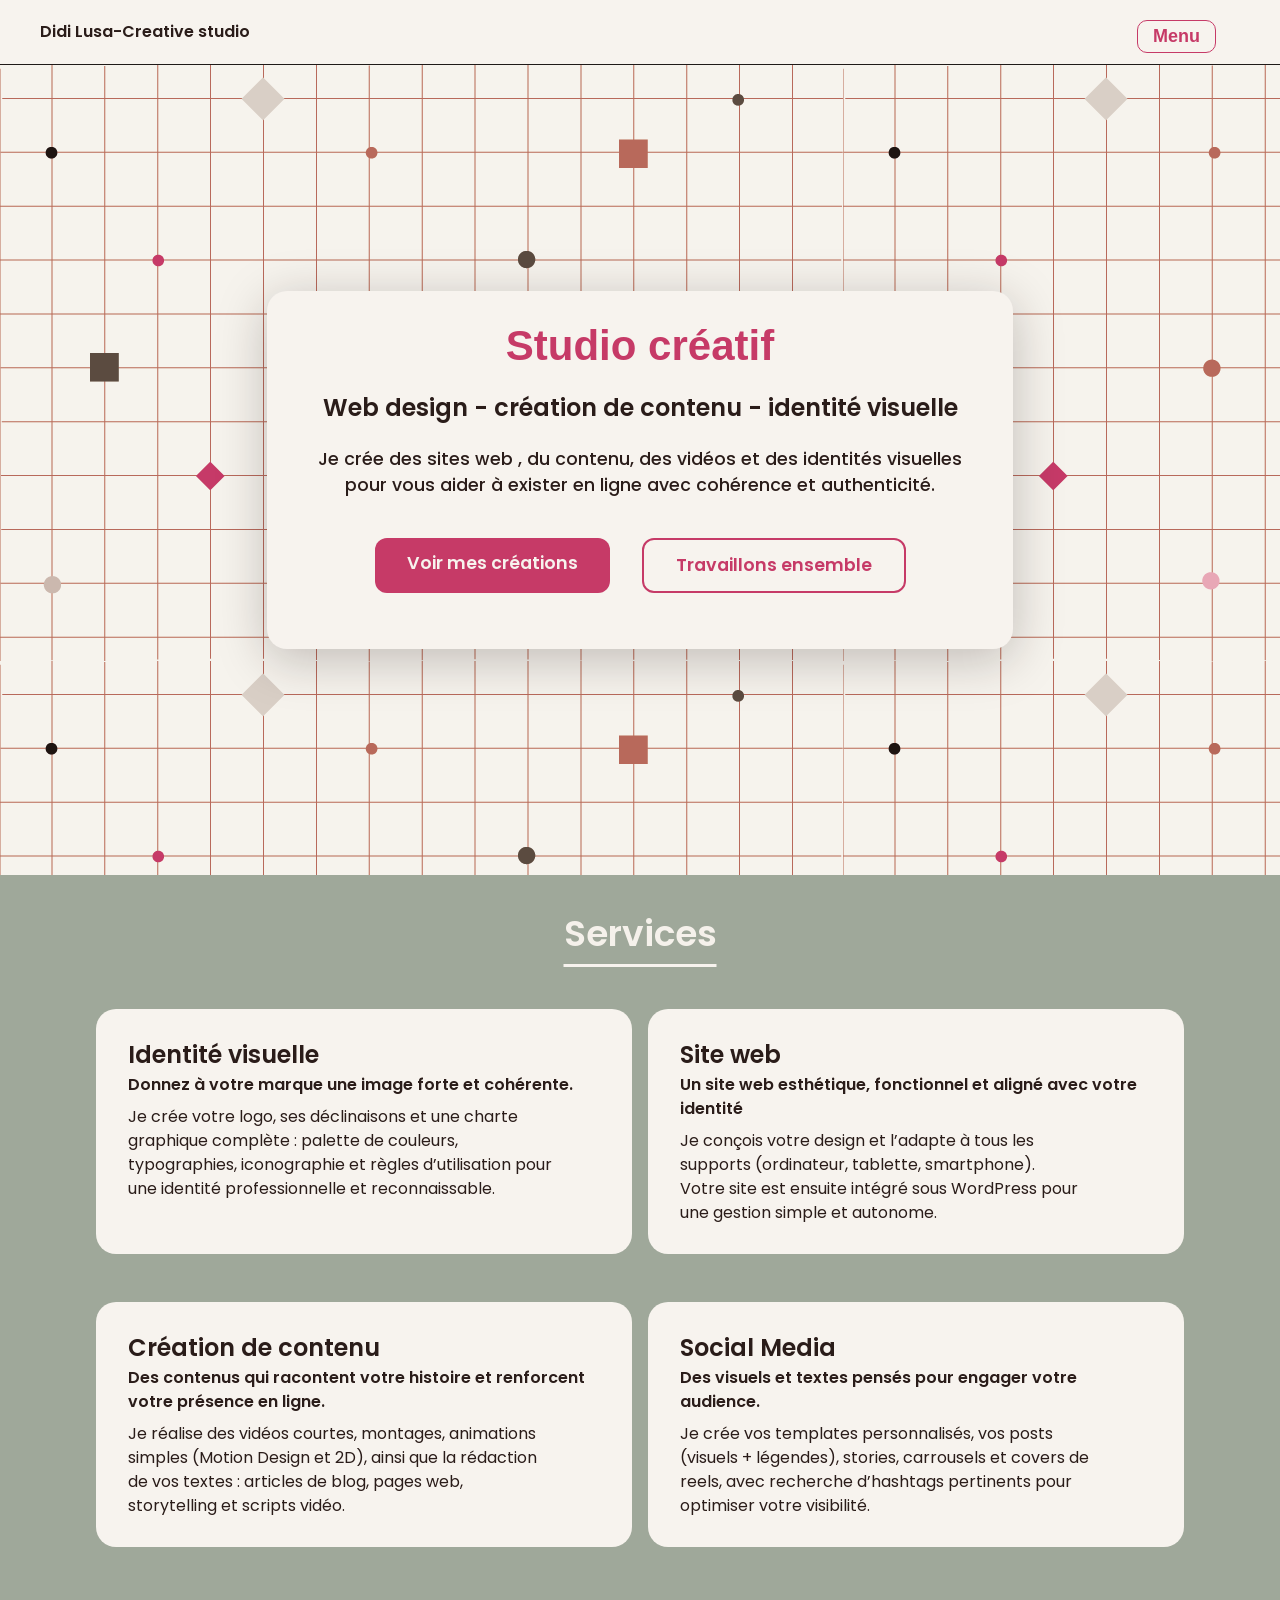
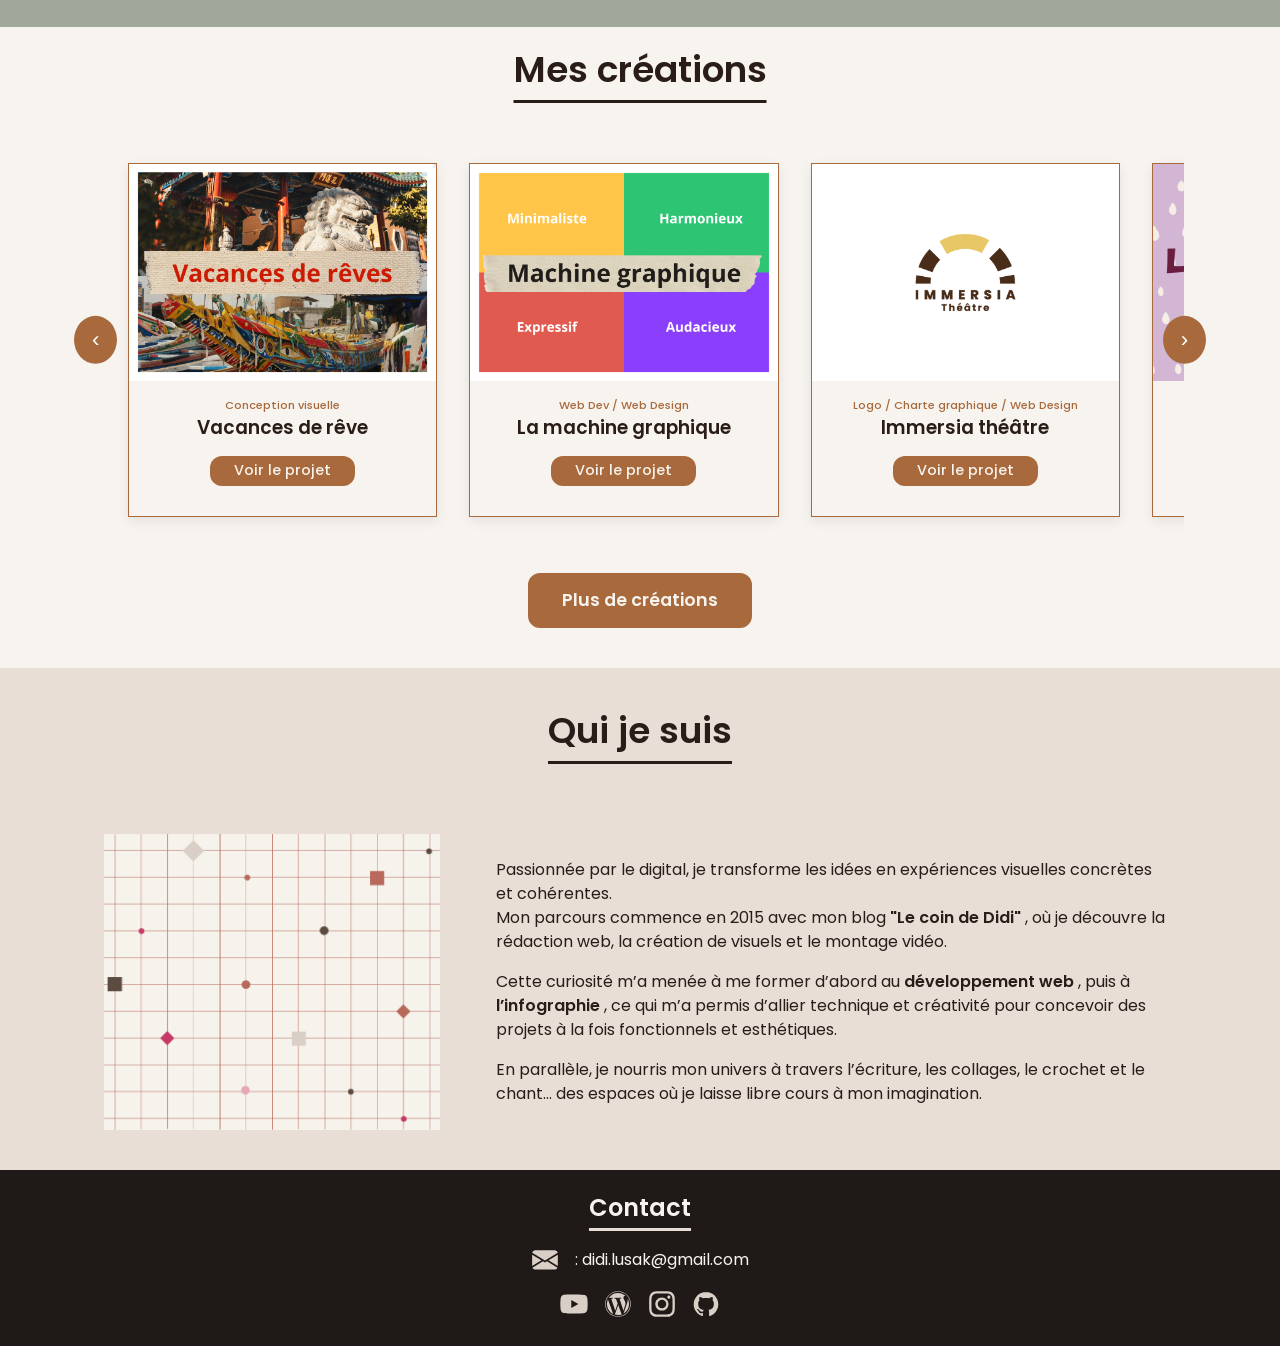
==== commit d22d74f4: "modification des sous-titre caroussel" ====
--- a/index.html
+++ b/index.html
@@ -108,8 +108,8 @@
                             <img src="./src/img/les eaux de mars.jpg" alt="">
                         </div>
                         <div class="block-portfolio-txt">
+                            <p>Motion Design</p>
                             <h3>Les eaux de mars</h3>
-                            <p>Motion Design</p>
                             <a href="./animation.html#kinetic">Voir le projet</a>
                         </div>
                     </div>
--- a/src/style.css
+++ b/src/style.css
@@ -138,7 +138,9 @@
   font-weight: 600;
   color: var(--brun);
 }
-
+.bold{
+  font-weight: 600;
+}
 .btn {
   display: inline-block;
   background-color: var(--rose);
@@ -451,9 +453,9 @@
 }
 
 .block-portfolio p {
-  color: var(--brun);
+  color: var(--cuivre);
   font-weight: 500;
-  font-size: 0.9rem;
+  font-size: 0.7rem;
 }
 
 .block-portfolio a {
@@ -610,17 +612,20 @@
 
 .menu-projet ul {
   padding: 1em 0;
+  list-style: none;
   display: flex;
   flex-wrap: wrap;
   gap: 2em;
   justify-content: center;
 }
 
-.menu-projet ul li {
-  list-style: none;
+.menu-projet ul li a {
   padding: 0.5em 0.9em;
   border: 2px solid var(--cuivre);
   border-radius: 12px;
+}
+.menu-projet ul li a.active{
+  border: 2px solid var(--rose);
 }
 
 
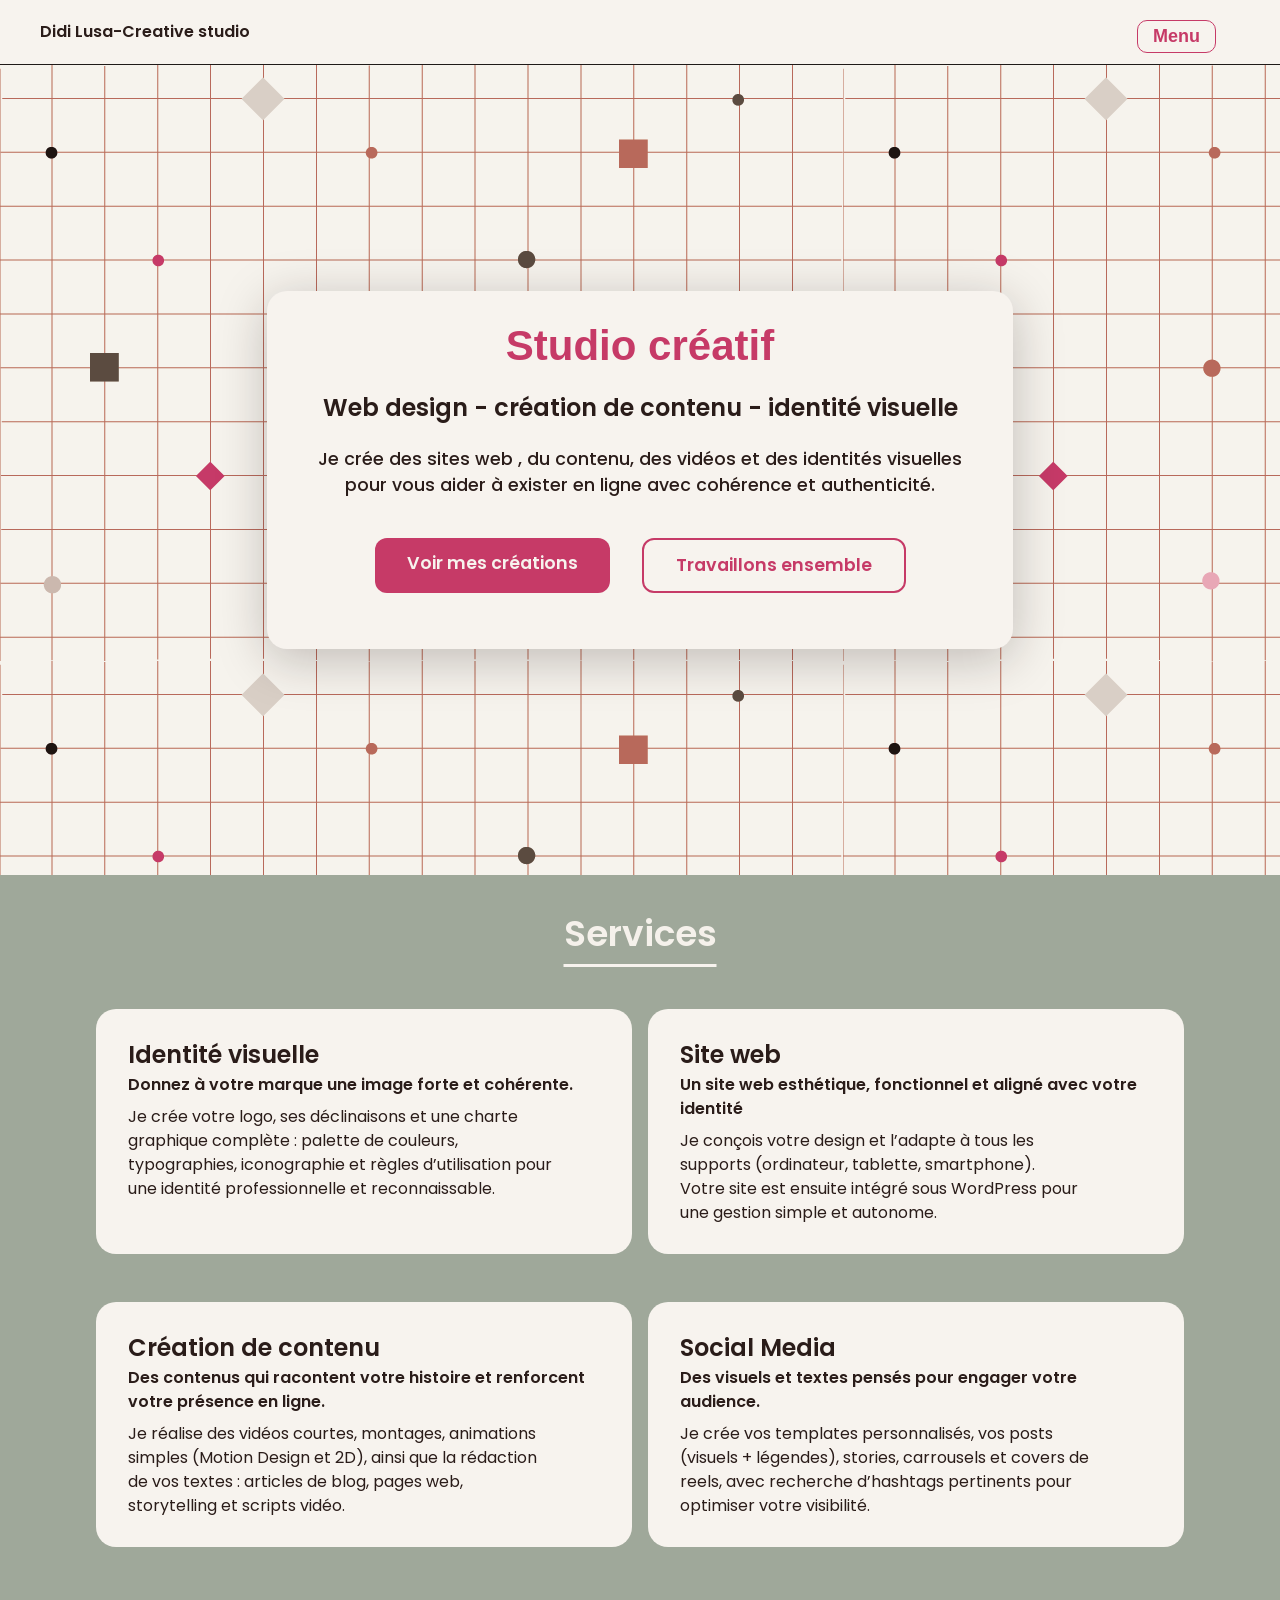
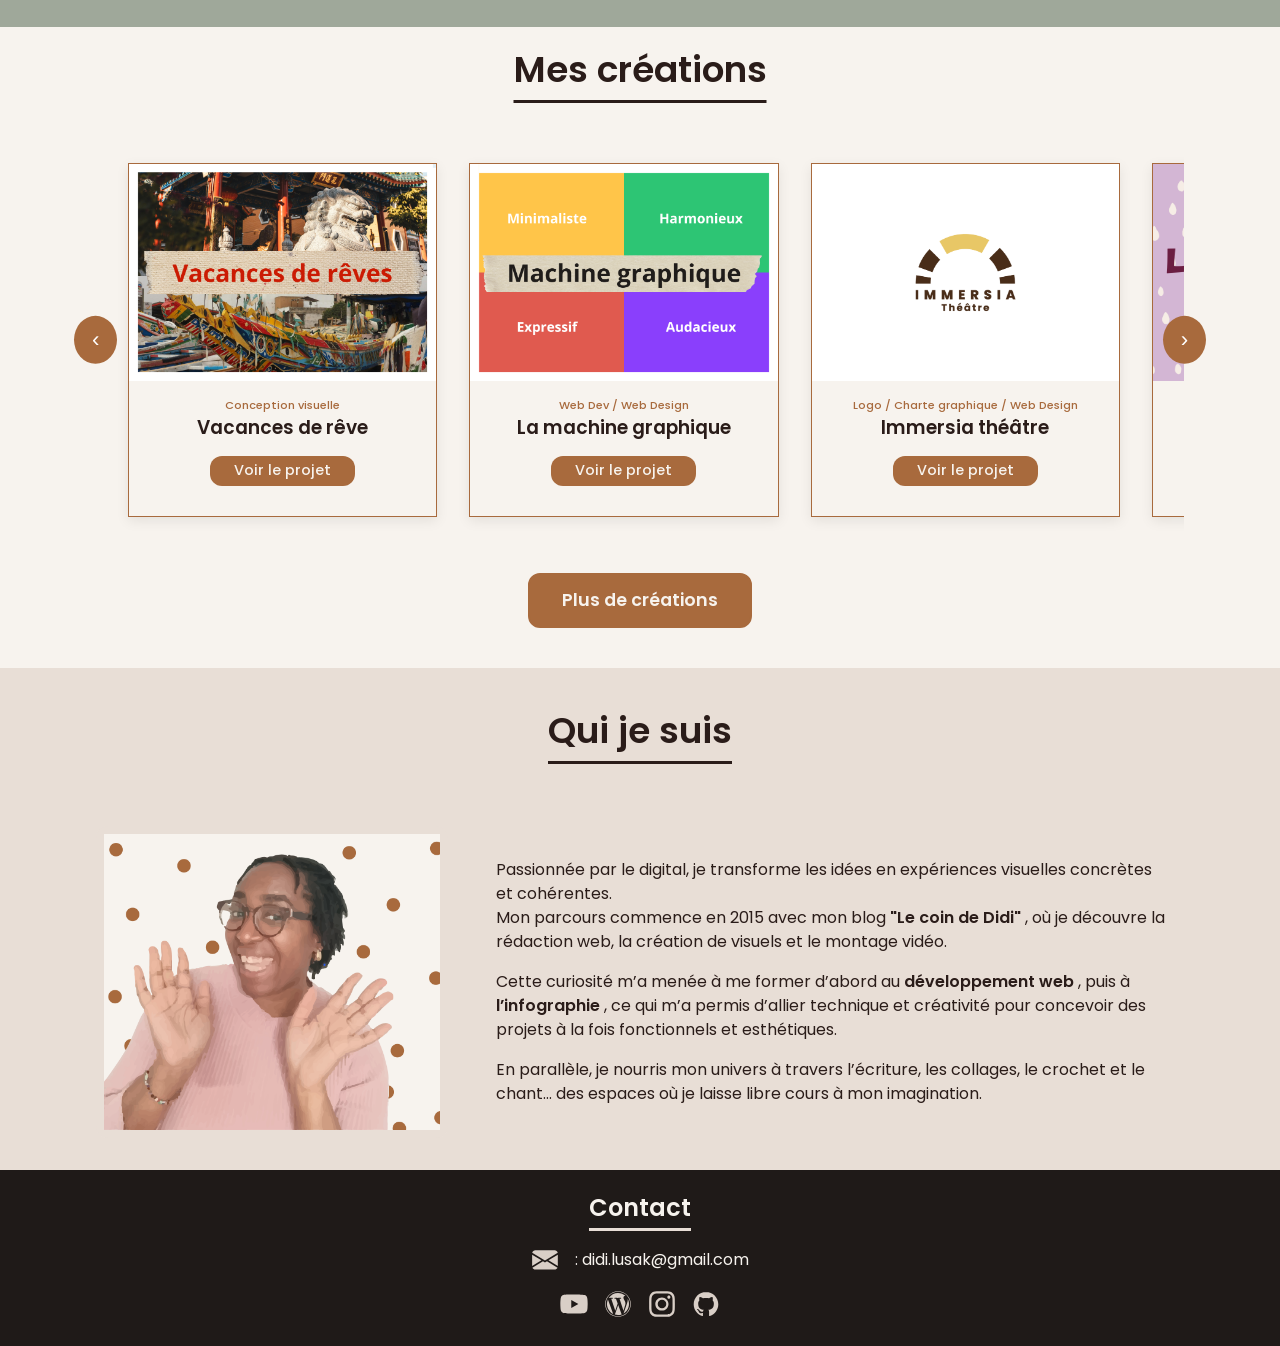
==== commit ebc7fa0b: "création page fondad" ====
--- a/index.html
+++ b/index.html
@@ -126,7 +126,7 @@
             <h2>Qui je suis </h2>
             <div class="about-content">
                 <div class="about-img">
-                    <img src="./src/img/bckgHero.png" alt="">
+                    <img src="./src/img/Didi_photo.png" alt="Didi Lusa">
                 </div>
                 <div class="about-txt">
                     <p>Passionnée par le digital, je transforme les idées en expériences visuelles concrètes et
--- a/src/style.css
+++ b/src/style.css
@@ -598,12 +598,12 @@
   font-weight: 800;
   padding: 0.5em 0 0;
   color: var(--cuivre);
-  font-size: (1.2rem, 6vw, 2rem);
+  font-size: 1.2rem;
 }
 
 .projet-portfolio-content p {
-  font-weight: 300;
-  font-size: 0.9rem;
+  font-weight: 500;
+  font-size: 0.7rem;
 }
 
 .menu-projet {
@@ -620,12 +620,14 @@
 }
 
 .menu-projet ul li a {
-  padding: 0.5em 0.9em;
-  border: 2px solid var(--cuivre);
-  border-radius: 12px;
+  padding: 0.5em 0;
+  border-bottom: 2px solid var(--cuivre);
+  
 }
 .menu-projet ul li a.active{
-  border: 2px solid var(--rose);
+  border-bottom: 2px solid var(--rose);
+  color: var(--rose);
+  
 }
 
 
@@ -641,12 +643,15 @@
   margin: 1em 0 0.5em;
 }
 .block-projet-img,
-.img-projet{
+.img-projet {
   width: 100%;
   padding: 1em;
   margin: 0 auto;
   background: var(--blanc-pur);
-  border: 1px solid var(--brun-noirci);
+}
+
+.block-projet-img{
+  border: 1px solid var(--cuivre);
 }
 .img-projet img{
   width: 100%;
@@ -675,21 +680,6 @@
   font-style: italic;
 }
 
---------------IMAGES GRID-------
-/* .grid-images {
-  width: 100%;
-  padding: 0.5em;
-  display: grid;
-  gap: 1.5em;
-  grid-template-columns: 1fr 1fr;
-  grid-template-rows: auto auto;
-} */
-
-/* Image du haut = occupe toute la largeur */
-/* .grid-images .img3 {
-  width: 100%;
-  grid-column: 1 / 3;
-} */
 
 
 
@@ -805,6 +795,9 @@
   }
 
   /*--------PORTFOLIO----------*/
+  .menu-projet ul li {
+    margin: 0.3em 0;
+  }
   .block-portfolio {
     min-width: 100%;
   }
@@ -812,6 +805,7 @@
   .img-portfolio h3 {
     font-size: 1.2rem;
   }
+  
 
   /*----------------------SECTION ABOUT---------------------*/
   .about-content {
